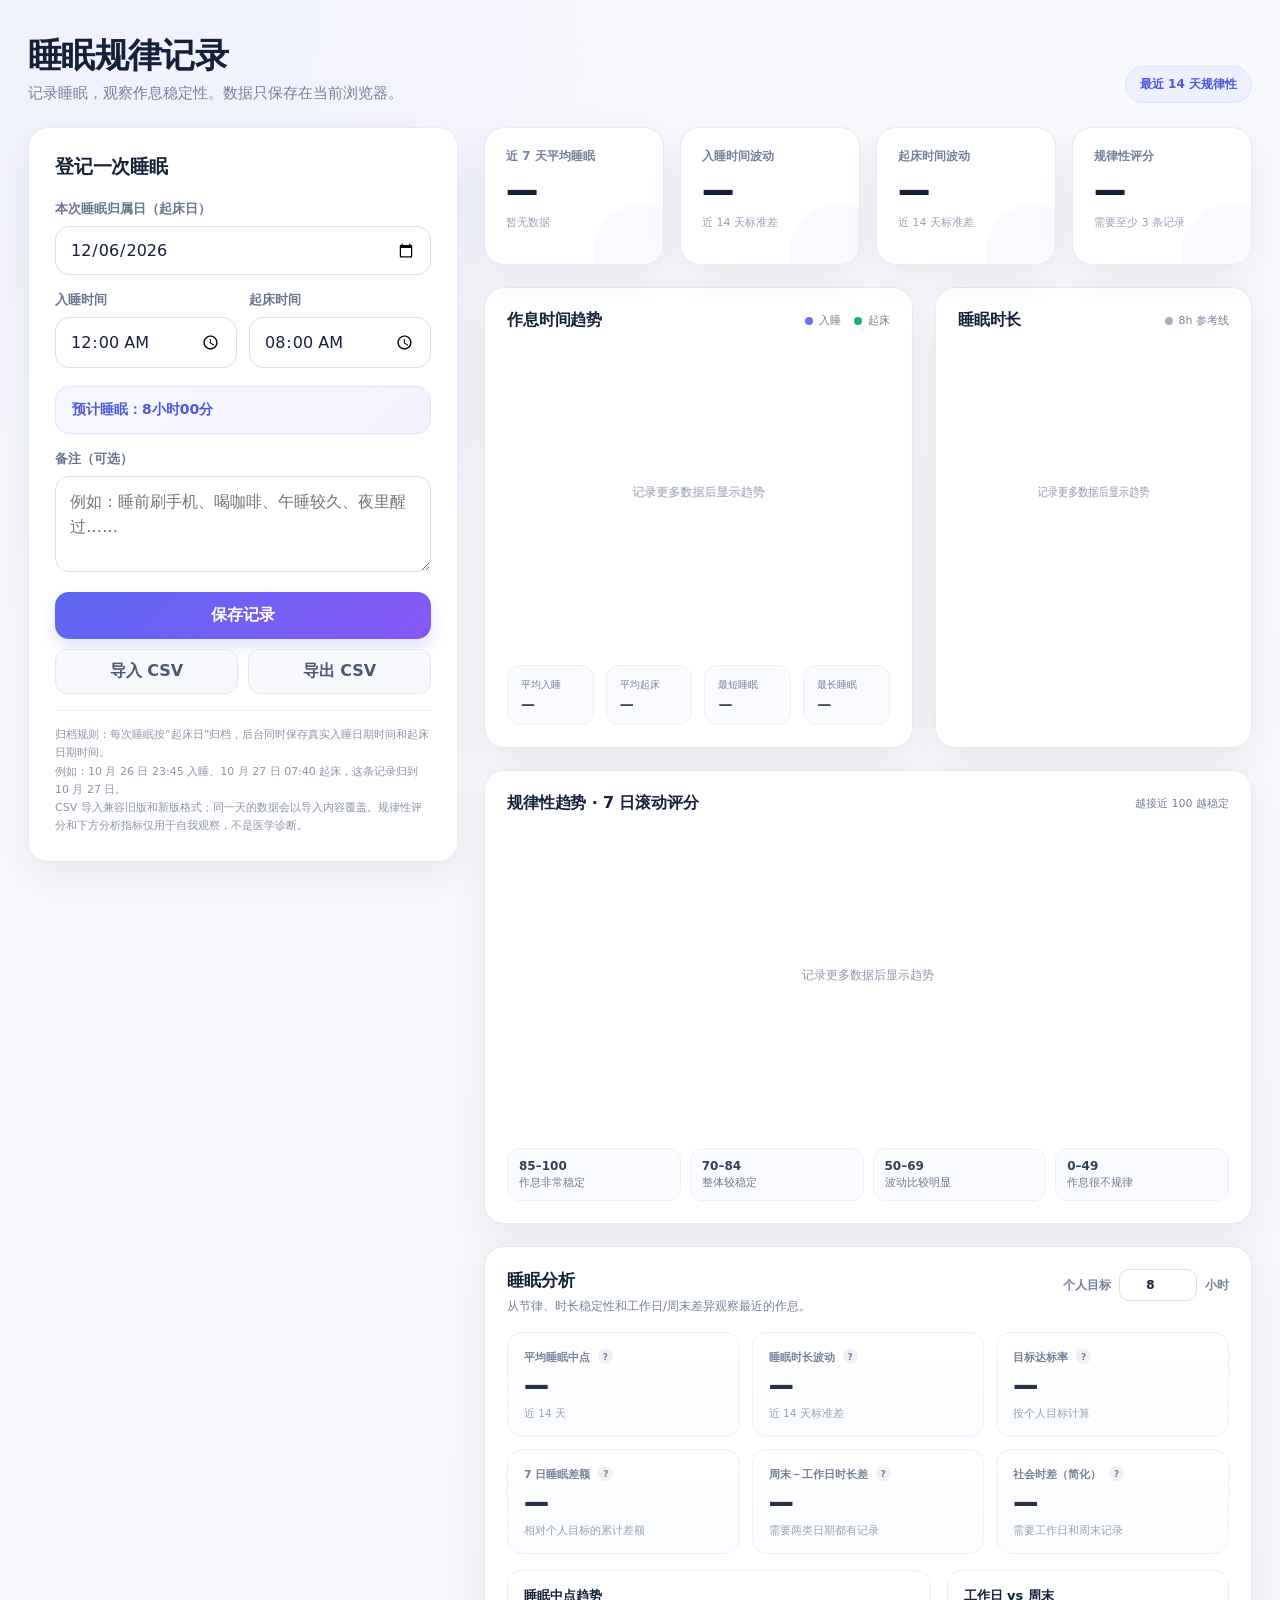
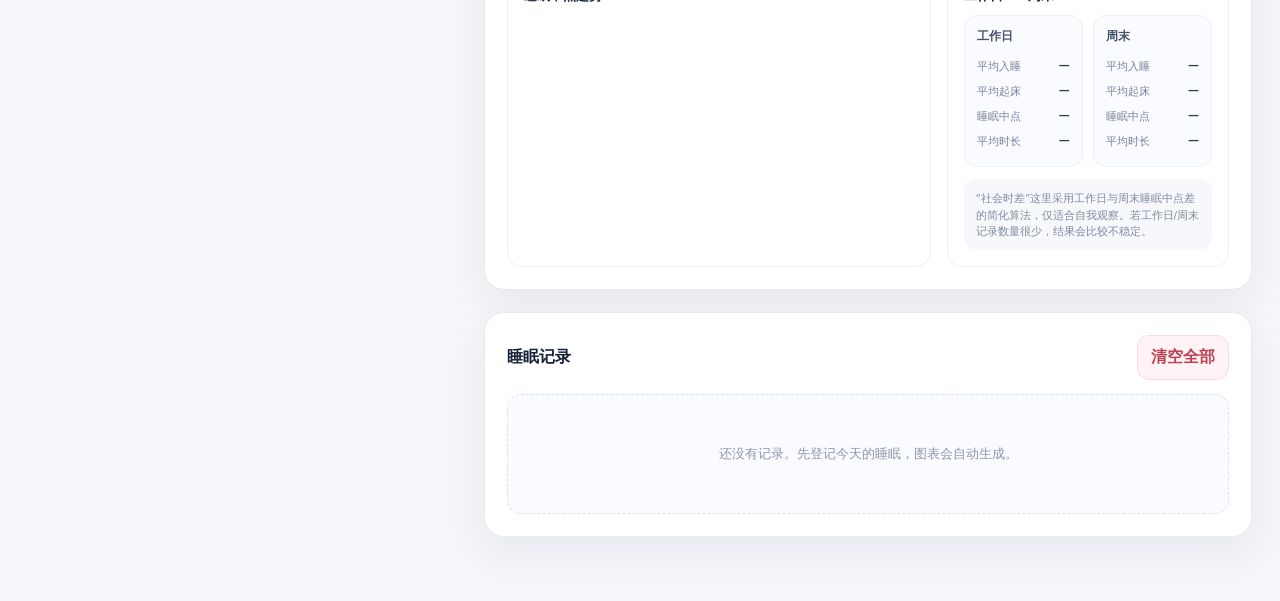
==== index.html @ 1e278c3c "Add sleep analytics dashboard" ====
<!doctype html>
<html lang="zh-CN">
<head>
  <meta charset="utf-8">
  <meta name="viewport" content="width=device-width,initial-scale=1">
  <meta name="theme-color" content="#f6f7fb">
  <title>睡眠规律记录</title>
  <link rel="stylesheet" href="./styles.css">
  <link rel="stylesheet" href="./analytics.css">
</head>
<body>
  <div class="page">
    <header class="header">
      <div class="title-wrap">
        <h1>睡眠规律记录</h1>
        <p>记录睡眠，观察作息稳定性。数据只保存在当前浏览器。</p>
      </div>
      <div class="badge">最近 14 天规律性</div>
    </header>

    <div class="layout">
      <aside class="card sidebar">
        <h2 id="formTitle">登记一次睡眠</h2>
        <form id="sleepForm">
          <div class="field">
            <label for="date">本次睡眠归属日（起床日）</label>
            <input id="date" type="date" required>
          </div>

          <div class="two-col">
            <div class="field">
              <label for="bed">入睡时间</label>
              <input id="bed" type="time" value="00:00" required>
            </div>
            <div class="field">
              <label for="wake">起床时间</label>
              <input id="wake" type="time" value="08:00" required>
            </div>
          </div>

          <div class="duration-box" id="durationPreview">预计睡眠：8小时00分</div>

          <div class="field">
            <label for="note">备注（可选）</label>
            <textarea id="note" placeholder="例如：睡前刷手机、喝咖啡、午睡较久、夜里醒过……"></textarea>
          </div>

          <button class="primary" type="submit" id="saveBtn">保存记录</button>
          <div class="btn-row">
            <button class="ghost" type="button" id="cancelEdit" style="display:none">取消编辑</button>
            <button class="ghost" type="button" id="importBtn">导入 CSV</button>
            <button class="ghost" type="button" id="exportBtn">导出 CSV</button>
          </div>
          <input id="importFile" type="file" accept=".csv,text/csv" hidden>

          <div class="help">
            归档规则：每次睡眠按“起床日”归档，后台同时保存真实入睡日期时间和起床日期时间。<br>
            例如：10 月 26 日 23:45 入睡、10 月 27 日 07:40 起床，这条记录归到 10 月 27 日。<br>
            CSV 导入兼容旧版和新版格式；同一天的数据会以导入内容覆盖。规律性评分和下方分析指标仅用于自我观察，不是医学诊断。
          </div>
        </form>
      </aside>

      <main class="content">
        <section class="stats">
          <div class="card stat">
            <div class="label">近 7 天平均睡眠</div>
            <div class="value" id="avgDuration">—</div>
            <div class="sub" id="avgDurationSub">暂无数据</div>
          </div>
          <div class="card stat">
            <div class="label">入睡时间波动</div>
            <div class="value" id="bedSd">—</div>
            <div class="sub">近 14 天标准差</div>
          </div>
          <div class="card stat">
            <div class="label">起床时间波动</div>
            <div class="value" id="wakeSd">—</div>
            <div class="sub">近 14 天标准差</div>
          </div>
          <div class="card stat">
            <div class="label">规律性评分</div>
            <div class="value" id="regularity">—</div>
            <div class="sub" id="regularityText">需要至少 3 条记录</div>
          </div>
        </section>

        <section class="charts">
          <div class="card chart-card">
            <div class="chart-head">
              <h3>作息时间趋势</h3>
              <div class="legend">
                <span><i class="dot dot-bed"></i>入睡</span>
                <span><i class="dot dot-wake"></i>起床</span>
              </div>
            </div>
            <div class="canvas-box"><canvas id="timeChart"></canvas></div>
            <div class="summary-strip">
              <div class="summary-item"><div class="s-label">平均入睡</div><div class="s-value" id="avgBed">—</div></div>
              <div class="summary-item"><div class="s-label">平均起床</div><div class="s-value" id="avgWake">—</div></div>
              <div class="summary-item"><div class="s-label">最短睡眠</div><div class="s-value" id="minSleep">—</div></div>
              <div class="summary-item"><div class="s-label">最长睡眠</div><div class="s-value" id="maxSleep">—</div></div>
            </div>
          </div>

          <div class="card chart-card">
            <div class="chart-head">
              <h3>睡眠时长</h3>
              <div class="legend">
                <span><i class="dot dot-target"></i>8h 参考线</span>
              </div>
            </div>
            <div class="canvas-box"><canvas id="durationChart"></canvas></div>
          </div>
        </section>

        <section class="card chart-card">
          <div class="chart-head">
            <h3>规律性趋势 · 7 日滚动评分</h3>
            <div class="chart-meta">越接近 100 越稳定</div>
          </div>
          <div class="canvas-box"><canvas id="scoreChart"></canvas></div>
          <div class="score-guide">
            <div><b>85–100</b>作息非常稳定</div>
            <div><b>70–84</b>整体较稳定</div>
            <div><b>50–69</b>波动比较明显</div>
            <div><b>0–49</b>作息很不规律</div>
          </div>
        </section>

        <section class="card analytics">
          <div class="analytics-head">
            <div>
              <h3>睡眠分析</h3>
              <p>从节律、时长稳定性和工作日/周末差异观察最近的作息。</p>
            </div>
            <label class="goal-control" for="goalHours">
              个人目标
              <input id="goalHours" type="number" min="5" max="12" step="0.25" value="8">
              小时
            </label>
          </div>

          <div class="analysis-grid">
            <div class="analysis-metric">
              <div class="m-label">平均睡眠中点 <span class="metric-help" title="从入睡到起床的时间中点，可用于观察整体睡眠节律位置。">?</span></div>
              <div class="m-value" id="midSleep">—</div>
              <div class="m-note" id="midSleepNote">近 14 天</div>
            </div>
            <div class="analysis-metric">
              <div class="m-label">睡眠时长波动 <span class="metric-help" title="近 14 天睡眠时长的标准差；数值越小代表时长越稳定。">?</span></div>
              <div class="m-value" id="durationSd">—</div>
              <div class="m-note">近 14 天标准差</div>
            </div>
            <div class="analysis-metric">
              <div class="m-label">目标达标率 <span class="metric-help" title="最近 14 天中，睡眠时长达到你设置目标的比例。">?</span></div>
              <div class="m-value" id="goalRate">—</div>
              <div class="m-note" id="goalRateNote">按个人目标计算</div>
            </div>
            <div class="analysis-metric">
              <div class="m-label">7 日睡眠差额 <span class="metric-help" title="最近 7 天实际睡眠时长减去个人目标时长的累计差额。不能简单理解为一定可以通过补觉完全补回。">?</span></div>
              <div class="m-value" id="sleepBalance">—</div>
              <div class="m-note">相对个人目标的累计差额</div>
            </div>
            <div class="analysis-metric">
              <div class="m-label">周末－工作日时长差 <span class="metric-help" title="周六、周日与周一至周五的平均睡眠时长差。">?</span></div>
              <div class="m-value" id="weekendDurationDiff">—</div>
              <div class="m-note" id="weekendDurationNote">需要两类日期都有记录</div>
            </div>
            <div class="analysis-metric">
              <div class="m-label">社会时差（简化） <span class="metric-help" title="这里用周末与工作日平均睡眠中点的绝对差值作简化估算。研究中还有更严格的校正算法。">?</span></div>
              <div class="m-value" id="socialJetlag">—</div>
              <div class="m-note" id="socialJetlagNote">需要工作日和周末记录</div>
            </div>
          </div>

          <div class="analysis-bottom">
            <div class="analysis-panel">
              <h4>睡眠中点趋势</h4>
              <div class="midpoint-box"><canvas id="midpointChart"></canvas></div>
            </div>
            <div class="analysis-panel">
              <h4>工作日 vs 周末</h4>
              <div class="compare-table">
                <div class="compare-col">
                  <h5>工作日</h5>
                  <div class="compare-row"><span>平均入睡</span><b id="weekdayBed">—</b></div>
                  <div class="compare-row"><span>平均起床</span><b id="weekdayWake">—</b></div>
                  <div class="compare-row"><span>睡眠中点</span><b id="weekdayMid">—</b></div>
                  <div class="compare-row"><span>平均时长</span><b id="weekdayDuration">—</b></div>
                </div>
                <div class="compare-col">
                  <h5>周末</h5>
                  <div class="compare-row"><span>平均入睡</span><b id="weekendBed">—</b></div>
                  <div class="compare-row"><span>平均起床</span><b id="weekendWake">—</b></div>
                  <div class="compare-row"><span>睡眠中点</span><b id="weekendMid">—</b></div>
                  <div class="compare-row"><span>平均时长</span><b id="weekendDuration">—</b></div>
                </div>
              </div>
              <div class="analysis-note">
                “社会时差”这里采用工作日与周末睡眠中点差的简化算法，仅适合自我观察。若工作日/周末记录数量很少，结果会比较不稳定。
              </div>
            </div>
          </div>
        </section>

        <section class="card history">
          <div class="history-head">
            <h3>睡眠记录</h3>
            <button class="danger" id="clearBtn" type="button">清空全部</button>
          </div>
          <div id="historyBody"></div>
        </section>
      </main>
    </div>
  </div>

  <div class="toast" id="toast"></div>
  <script src="./app.js"></script>
</body>
</html>
---- styles.css ----
:root{
  --bg:#f6f7fb;
  --card:#ffffff;
  --text:#162039;
  --muted:#75809b;
  --muted-2:#96a0b6;
  --line:#e8ebf2;
  --accent:#5c67f2;
  --accent-2:#8757f7;
  --accent-soft:#eef0ff;
  --green:#20a978;
  --green-soft:#eaf8f2;
  --orange:#d88726;
  --red:#d95366;
  --shadow:0 14px 40px rgba(31,41,55,.07);
  --radius:20px;
}

*{box-sizing:border-box}
html{scroll-behavior:smooth}
body{
  margin:0;
  font-family:Inter,ui-sans-serif,system-ui,-apple-system,BlinkMacSystemFont,"Segoe UI","PingFang SC","Hiragino Sans GB","Microsoft YaHei",sans-serif;
  color:var(--text);
  background:
    radial-gradient(circle at 8% 0%,rgba(91,103,241,.055),transparent 27%),
    linear-gradient(180deg,#f8f9fd 0,#f5f6fa 100%);
}
button,input,textarea{font:inherit}
button{transition:transform .06s ease,opacity .18s ease,box-shadow .18s ease}
button:hover{opacity:.94}
button:active{transform:translateY(1px)}

.page{max-width:1480px;margin:0 auto;padding:36px 28px 64px}
.header{display:flex;align-items:flex-end;justify-content:space-between;gap:20px;margin-bottom:24px}
.title-wrap h1{margin:0;font-size:34px;line-height:1.16;letter-spacing:-.7px}
.title-wrap p{margin:9px 0 0;color:var(--muted);font-size:15px}
.badge{padding:9px 14px;border:1px solid #dce1ff;border-radius:999px;background:var(--accent-soft);color:#4b57df;font-size:12px;font-weight:800;white-space:nowrap}

.layout{display:grid;grid-template-columns:430px minmax(0,1fr);gap:26px;align-items:start}
.card{background:var(--card);border:1px solid var(--line);border-radius:var(--radius);box-shadow:var(--shadow)}
.sidebar{position:sticky;top:18px;padding:26px}
.sidebar h2{margin:0 0 20px;font-size:19px;letter-spacing:-.2px}

.field{margin-bottom:16px}
label{display:block;margin:0 0 8px;font-size:13px;color:#697590;font-weight:800}
input,textarea{
  width:100%;
  border:1px solid #dbe0eb;
  border-radius:14px;
  padding:13px 14px;
  color:var(--text);
  background:#fff;
  outline:none;
  box-shadow:0 1px 0 rgba(255,255,255,.8) inset;
}
input:focus,textarea:focus{border-color:#aeb5ff;box-shadow:0 0 0 4px rgba(92,103,242,.09)}
textarea{min-height:96px;resize:vertical;line-height:1.55}
.two-col{display:grid;grid-template-columns:1fr 1fr;gap:12px}
.duration-box{margin:2px 0 16px;padding:14px 16px;border:1px solid #e1e4ff;border-radius:14px;background:linear-gradient(135deg,#f7f8ff,#f3f1ff);color:#4f58dd;font-size:14px;font-weight:850}
.primary{width:100%;border:0;border-radius:14px;padding:13px 16px;background:linear-gradient(135deg,var(--accent),var(--accent-2));color:#fff;font-weight:900;box-shadow:0 8px 18px rgba(91,103,241,.19);cursor:pointer}
.btn-row{display:flex;gap:10px;margin-top:10px}
.btn-row button{flex:1;min-width:0}
.ghost,.danger,.mini{border-radius:12px;padding:11px 13px;font-weight:800;cursor:pointer}
.ghost{border:1px solid #e2e6ef;background:#f7f8fb;color:#4b5873}
.danger{border:1px solid #ffd8df;background:#fff3f5;color:#bd4255}
.mini{border:1px solid #e5e8ef;background:#f8f9fb;color:#536079;padding:7px 9px;font-size:11px}
.help{margin-top:16px;padding-top:15px;border-top:1px solid #edf0f5;color:#8b95aa;font-size:11px;line-height:1.65}

.content{min-width:0;display:flex;flex-direction:column;gap:22px}
.stats{display:grid;grid-template-columns:repeat(4,minmax(0,1fr));gap:16px}
.stat{padding:20px 21px;min-height:138px;position:relative;overflow:hidden}
.stat::after{content:"";position:absolute;right:-30px;bottom:-40px;width:100px;height:100px;border-radius:50%;background:rgba(92,103,242,.035)}
.stat .label{font-size:12px;color:var(--muted);font-weight:800}
.stat .value{margin-top:10px;font-size:31px;font-weight:950;letter-spacing:-.7px;line-height:1}
.stat .sub{margin-top:9px;font-size:11px;color:var(--muted-2)}
.value.good{color:var(--green)}
.value.warn{color:var(--orange)}
.value.bad{color:var(--red)}

.charts{display:grid;grid-template-columns:1.15fr .85fr;gap:22px}
.chart-card{padding:22px}
.chart-head{display:flex;align-items:center;justify-content:space-between;gap:14px;margin-bottom:10px}
.chart-head h3{margin:0;font-size:16px;letter-spacing:-.15px}
.chart-meta{font-size:11px;color:var(--muted)}
.legend{display:flex;align-items:center;gap:13px;color:var(--muted);font-size:11px}
.legend span{display:inline-flex;align-items:center;gap:6px}
.dot{width:8px;height:8px;border-radius:50%;display:inline-block}
.dot-bed{background:#6973ef}.dot-wake{background:#22a979}.dot-score{background:#5c67f2}.dot-target{background:#a6aec0}
.canvas-box{height:310px;position:relative}
canvas{display:block;width:100%;height:100%}

.summary-strip{display:grid;grid-template-columns:repeat(4,minmax(0,1fr));gap:12px;margin-top:14px}
.summary-item{padding:12px 13px;border:1px solid #edf0f5;background:#fafbfe;border-radius:13px}
.summary-item .s-label{font-size:10px;color:var(--muted)}
.summary-item .s-value{margin-top:4px;font-size:14px;font-weight:850;color:#39445d}

.score-guide{display:grid;grid-template-columns:repeat(4,1fr);gap:9px;margin-top:14px}
.score-guide div{padding:10px 11px;border:1px solid #edf0f5;border-radius:12px;background:#fafbfe;font-size:11px;color:#717b92}
.score-guide b{display:block;margin-bottom:2px;color:#344057;font-size:12px}

.history{padding:22px;overflow:hidden}
.history-head{display:flex;align-items:center;justify-content:space-between;gap:15px;margin-bottom:14px}
.history-head h3{margin:0;font-size:16px}
.table-wrap{overflow:auto;border:1px solid #edf0f5;border-radius:14px}
table{width:100%;border-collapse:collapse;min-width:900px;background:#fff}
th,td{padding:12px 12px;text-align:left;border-bottom:1px solid #edf0f5;font-size:12px;vertical-align:middle}
th{position:sticky;top:0;background:#fafbfe;color:#78839a;font-size:11px;z-index:1}
tbody tr:hover{background:#fbfcff}
tbody tr:last-child td{border-bottom:0}
.muted{color:var(--muted)}
.row-actions{display:flex;gap:7px}
.empty{padding:50px 20px;text-align:center;color:#8d96a9;background:#fafbfe;border:1px dashed #dce1ea;border-radius:14px;font-size:13px}

.toast{position:fixed;right:22px;bottom:22px;z-index:30;padding:11px 15px;border-radius:12px;background:#1f293b;color:#fff;font-size:12px;opacity:0;transform:translateY(10px);pointer-events:none;transition:.2s}
.toast.show{opacity:1;transform:none}

@media(max-width:1180px){
  .page{padding:28px 18px 50px}
  .layout{grid-template-columns:360px minmax(0,1fr);gap:18px}
  .stats{grid-template-columns:repeat(2,1fr)}
  .canvas-box{height:280px}
}

@media(max-width:900px){
  .header{align-items:flex-start;flex-direction:column}
  .layout{grid-template-columns:1fr}
  .sidebar{position:static}
  .charts{grid-template-columns:1fr}
  .canvas-box{height:300px}
}

@media(max-width:620px){
  .page{padding:22px 12px 38px}
  .title-wrap h1{font-size:28px}
  .title-wrap p{font-size:13px}
  .sidebar,.chart-card,.history{padding:17px}
  .stats{gap:10px}
  .stat{padding:15px;min-height:118px}
  .stat .value{font-size:26px}
  .two-col{grid-template-columns:1fr}
  .btn-row{flex-wrap:wrap}
  .btn-row button{flex:1 1 45%}
  .canvas-box{height:255px}
  .summary-strip,.score-guide{grid-template-columns:repeat(2,1fr)}
  .history-head{align-items:flex-start}
}

@media(max-width:380px){
  .stats{grid-template-columns:1fr}
  .summary-strip,.score-guide{grid-template-columns:1fr}
}
---- analytics.css ----
.analytics{padding:22px}
.analytics-head{display:flex;align-items:flex-start;justify-content:space-between;gap:18px;margin-bottom:16px}
.analytics-head h3{margin:0 0 5px;font-size:17px}
.analytics-head p{margin:0;color:var(--muted);font-size:12px;line-height:1.55}
.goal-control{display:flex;align-items:center;gap:8px;white-space:nowrap;color:var(--muted);font-size:12px;font-weight:750}
.goal-control input{width:78px;margin:0;padding:8px 10px;border-radius:10px;text-align:center}
.analysis-grid{display:grid;grid-template-columns:repeat(3,minmax(0,1fr));gap:12px}
.analysis-metric{padding:16px;border:1px solid #edf0f5;border-radius:15px;background:linear-gradient(180deg,#fff,#fbfcff)}
.analysis-metric .m-label{font-size:11px;color:var(--muted);font-weight:800}
.analysis-metric .m-value{margin-top:7px;font-size:24px;font-weight:950;letter-spacing:-.45px;color:#26324a}
.analysis-metric .m-value.good{color:var(--green)}
.analysis-metric .m-value.warn{color:var(--orange)}
.analysis-metric .m-value.bad{color:var(--red)}
.analysis-metric .m-note{margin-top:6px;color:var(--muted-2);font-size:10.5px;line-height:1.4}
.analysis-bottom{display:grid;grid-template-columns:1.2fr .8fr;gap:16px;margin-top:16px}
.analysis-panel{border:1px solid #edf0f5;border-radius:15px;background:#fff;padding:16px}
.analysis-panel h4{margin:0 0 10px;font-size:13px}
.midpoint-box{height:220px;position:relative}
.compare-table{display:grid;grid-template-columns:1fr 1fr;gap:10px}
.compare-col{border:1px solid #edf0f5;border-radius:13px;background:#fafbfe;padding:12px}
.compare-col h5{margin:0 0 9px;font-size:12px;color:#46516b}
.compare-row{display:flex;justify-content:space-between;gap:10px;padding:5px 0;font-size:11px;color:var(--muted)}
.compare-row b{color:#344057;font-size:11px}
.analysis-note{margin-top:12px;padding:11px 12px;border-radius:12px;background:#f7f8fc;color:#7f899f;font-size:10.5px;line-height:1.55}
.metric-help{display:inline-flex;align-items:center;justify-content:center;width:15px;height:15px;border-radius:50%;margin-left:4px;background:#eef0f5;color:#778198;font-size:9px;vertical-align:1px;cursor:help}
@media(max-width:1050px){.analysis-grid{grid-template-columns:repeat(2,minmax(0,1fr))}.analysis-bottom{grid-template-columns:1fr}}
@media(max-width:620px){.analytics{padding:17px}.analytics-head{flex-direction:column}.goal-control{width:100%;justify-content:space-between}.analysis-grid{grid-template-columns:1fr}.compare-table{grid-template-columns:1fr}.midpoint-box{height:205px}}
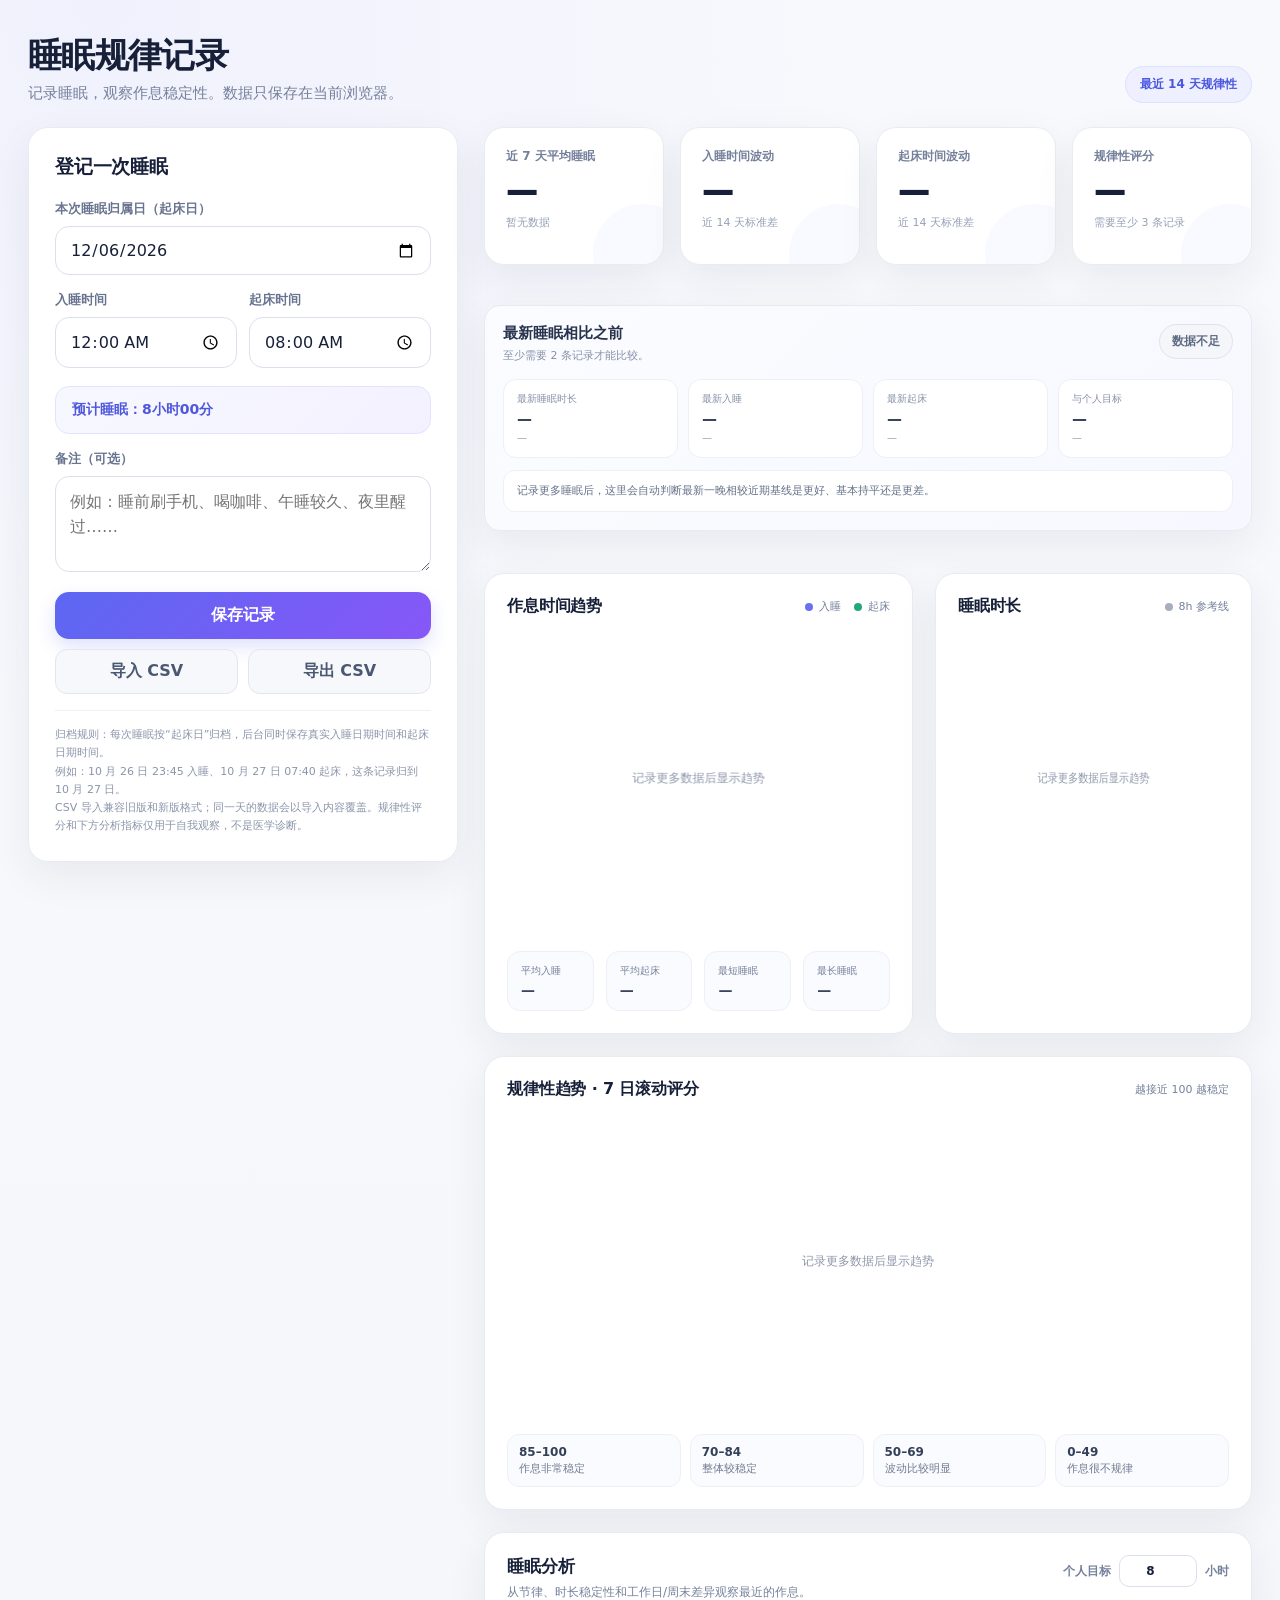
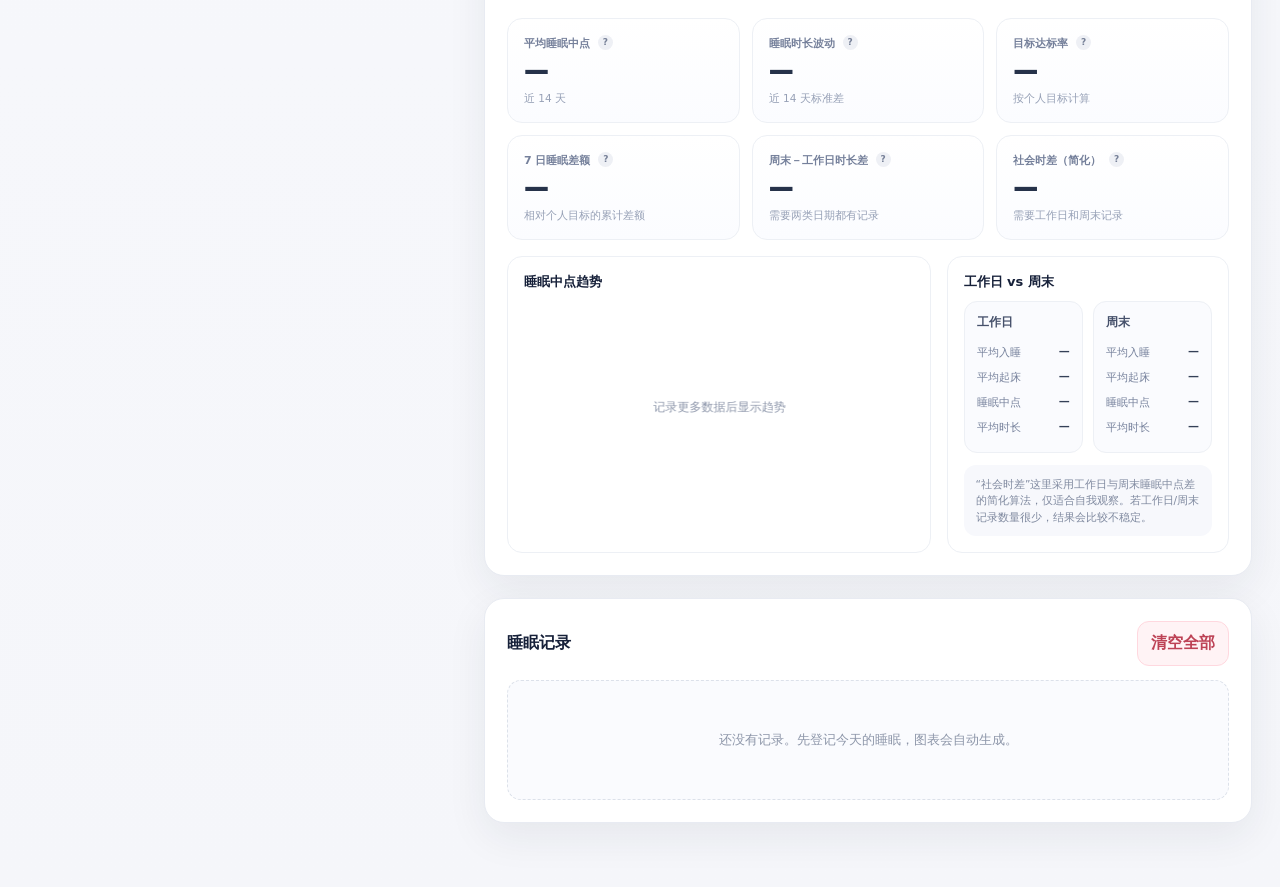
==== commit 323d02d2: "Add latest sleep comparison panel and cache busting" ====
--- a/index.html
+++ b/index.html
@@ -5,8 +5,9 @@
   <meta name="viewport" content="width=device-width,initial-scale=1">
   <meta name="theme-color" content="#f6f7fb">
   <title>睡眠规律记录</title>
-  <link rel="stylesheet" href="./styles.css">
-  <link rel="stylesheet" href="./analytics.css">
+  <link rel="stylesheet" href="./styles.css?v=20261010-2155">
+  <link rel="stylesheet" href="./analytics.css?v=20261010-2155">
+  <link rel="stylesheet" href="./comparison.css?v=20261010-2155">
 </head>
 <body>
   <div class="page">
@@ -83,6 +84,23 @@
             <div class="value" id="regularity">—</div>
             <div class="sub" id="regularityText">需要至少 3 条记录</div>
           </div>
+        </section>
+
+        <section class="card daily-compare" id="dailyCompare">
+          <div class="daily-compare-head">
+            <div>
+              <h4 id="compareTitle">最新睡眠相比之前</h4>
+              <p id="compareSubtitle">至少需要 2 条记录才能比较。</p>
+            </div>
+            <div class="compare-verdict" id="compareVerdict">数据不足</div>
+          </div>
+          <div class="daily-compare-grid">
+            <div class="compare-kpi"><div class="ck-label">最新睡眠时长</div><div class="ck-value" id="compareDuration">—</div><div class="ck-note" id="compareDurationNote">—</div></div>
+            <div class="compare-kpi"><div class="ck-label">最新入睡</div><div class="ck-value" id="compareBed">—</div><div class="ck-note" id="compareBedNote">—</div></div>
+            <div class="compare-kpi"><div class="ck-label">最新起床</div><div class="ck-value" id="compareWake">—</div><div class="ck-note" id="compareWakeNote">—</div></div>
+            <div class="compare-kpi"><div class="ck-label">与个人目标</div><div class="ck-value" id="compareGoal">—</div><div class="ck-note" id="compareGoalNote">—</div></div>
+          </div>
+          <div class="compare-reasons" id="compareReasons">记录更多睡眠后，这里会自动判断最新一晚相较近期基线是更好、基本持平还是更差。</div>
         </section>
 
         <section class="charts">
@@ -197,9 +215,7 @@
                   <div class="compare-row"><span>平均时长</span><b id="weekendDuration">—</b></div>
                 </div>
               </div>
-              <div class="analysis-note">
-                “社会时差”这里采用工作日与周末睡眠中点差的简化算法，仅适合自我观察。若工作日/周末记录数量很少，结果会比较不稳定。
-              </div>
+              <div class="analysis-note">“社会时差”这里采用工作日与周末睡眠中点差的简化算法，仅适合自我观察。若工作日/周末记录数量很少，结果会比较不稳定。</div>
             </div>
           </div>
         </section>
@@ -216,6 +232,7 @@
   </div>
 
   <div class="toast" id="toast"></div>
-  <script src="./app.js"></script>
+  <script src="./app.js?v=20261010-2155"></script>
+  <script src="./comparison.js?v=20261010-2155"></script>
 </body>
 </html>
--- a/comparison.css
+++ b/comparison.css
@@ -0,0 +1,23 @@
+.daily-compare{
+  margin:18px 0 20px;
+  padding:18px;
+  border:1px solid #e7eaf2;
+  border-radius:16px;
+  background:linear-gradient(135deg,#fbfcff,#f7f8ff);
+}
+.daily-compare-head{display:flex;align-items:flex-start;justify-content:space-between;gap:14px;margin-bottom:14px}
+.daily-compare-head h4{margin:0;font-size:15px;color:#28344e}
+.daily-compare-head p{margin:5px 0 0;font-size:11px;color:#8791a7;line-height:1.5}
+.compare-verdict{padding:8px 12px;border-radius:999px;font-size:12px;font-weight:900;white-space:nowrap;border:1px solid #dfe3ec;background:#f4f6fa;color:#606b82}
+.compare-verdict.better{background:#eaf8f2;border-color:#ccecdf;color:#16855f}
+.compare-verdict.same{background:#fff8e9;border-color:#f4e2b8;color:#a66b12}
+.compare-verdict.worse{background:#fff0f2;border-color:#ffd7de;color:#bd4255}
+.daily-compare-grid{display:grid;grid-template-columns:repeat(4,minmax(0,1fr));gap:10px}
+.compare-kpi{padding:12px 13px;border-radius:13px;background:#fff;border:1px solid #edf0f5}
+.compare-kpi .ck-label{font-size:10px;color:#8791a7}
+.compare-kpi .ck-value{margin-top:4px;font-size:15px;font-weight:900;color:#39455d}
+.compare-kpi .ck-note{margin-top:3px;font-size:10px;color:#9aa3b5;line-height:1.4}
+.compare-reasons{margin-top:12px;padding:11px 13px;border-radius:12px;background:#fff;border:1px solid #edf0f5;font-size:11px;color:#657189;line-height:1.65}
+.compare-reasons b{color:#344057}
+@media(max-width:760px){.daily-compare-grid{grid-template-columns:repeat(2,1fr)}}
+@media(max-width:430px){.daily-compare-head{flex-direction:column}.daily-compare-grid{grid-template-columns:1fr}}
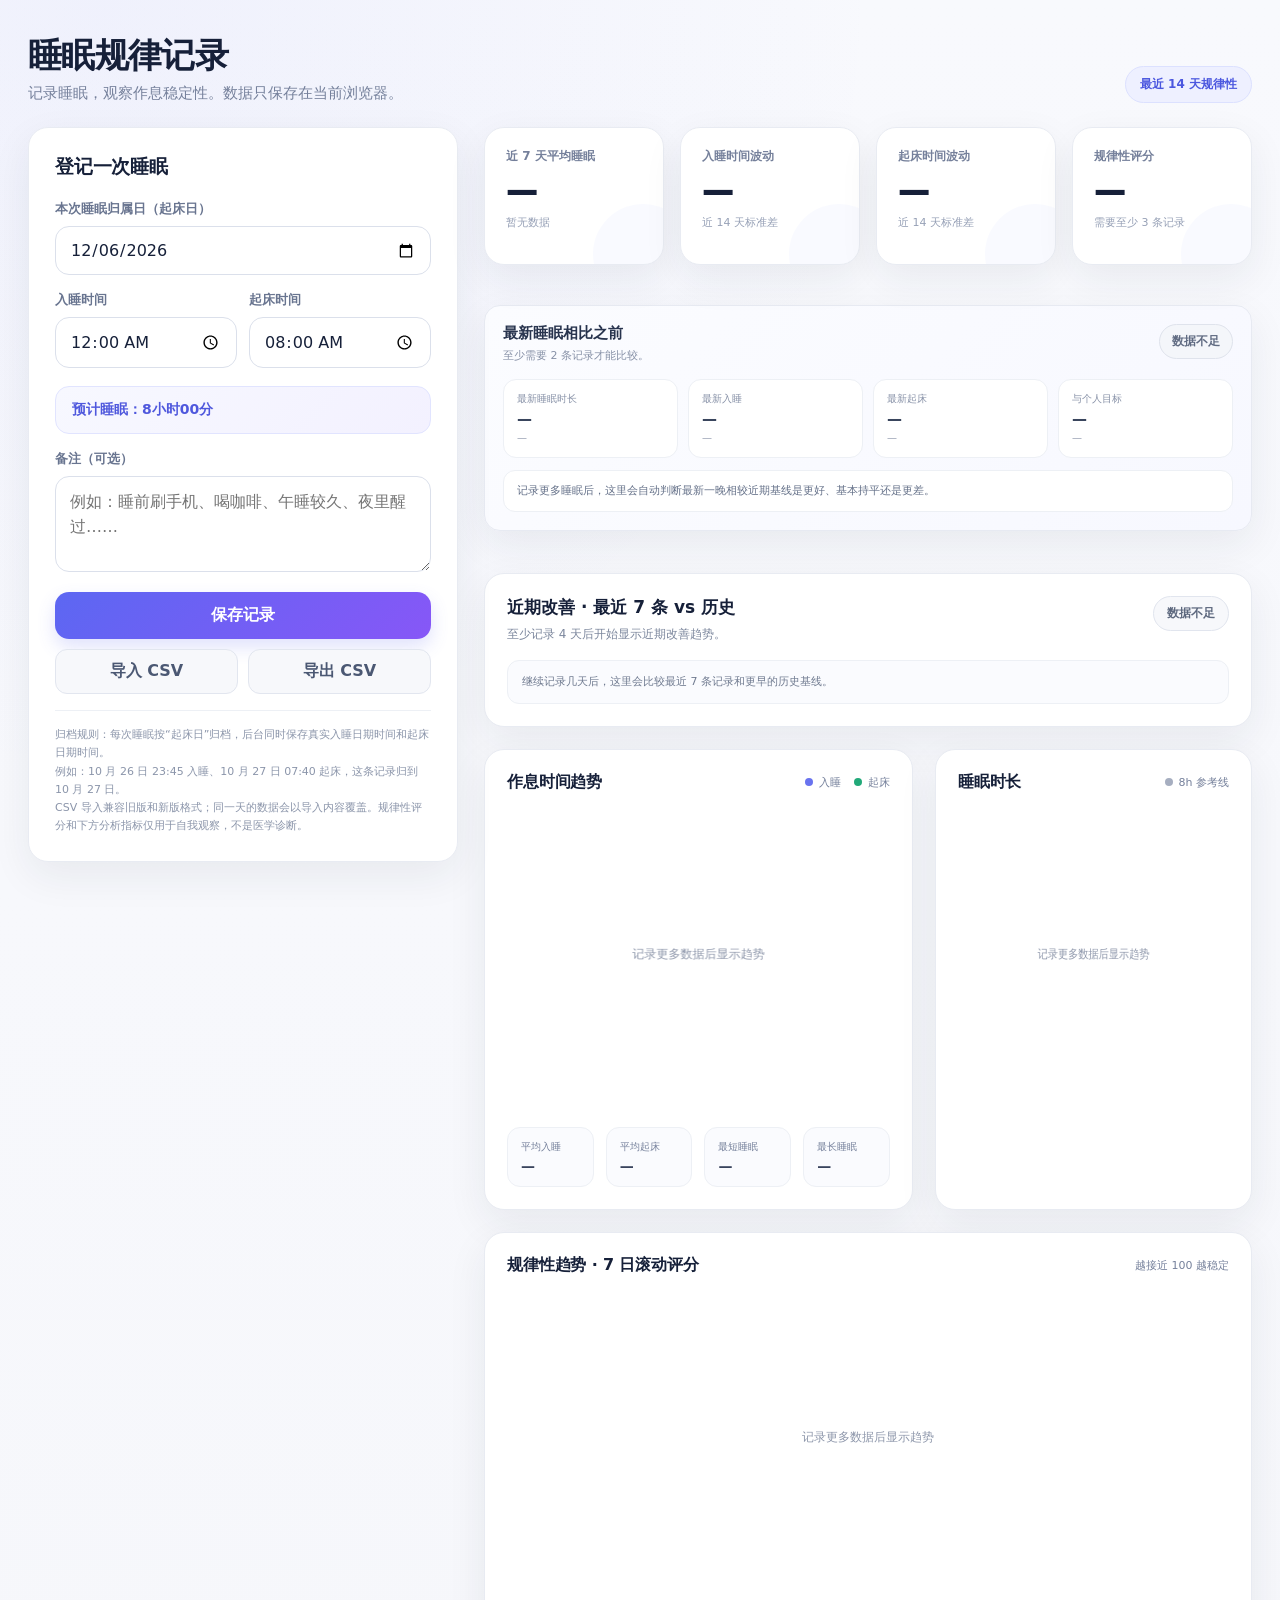
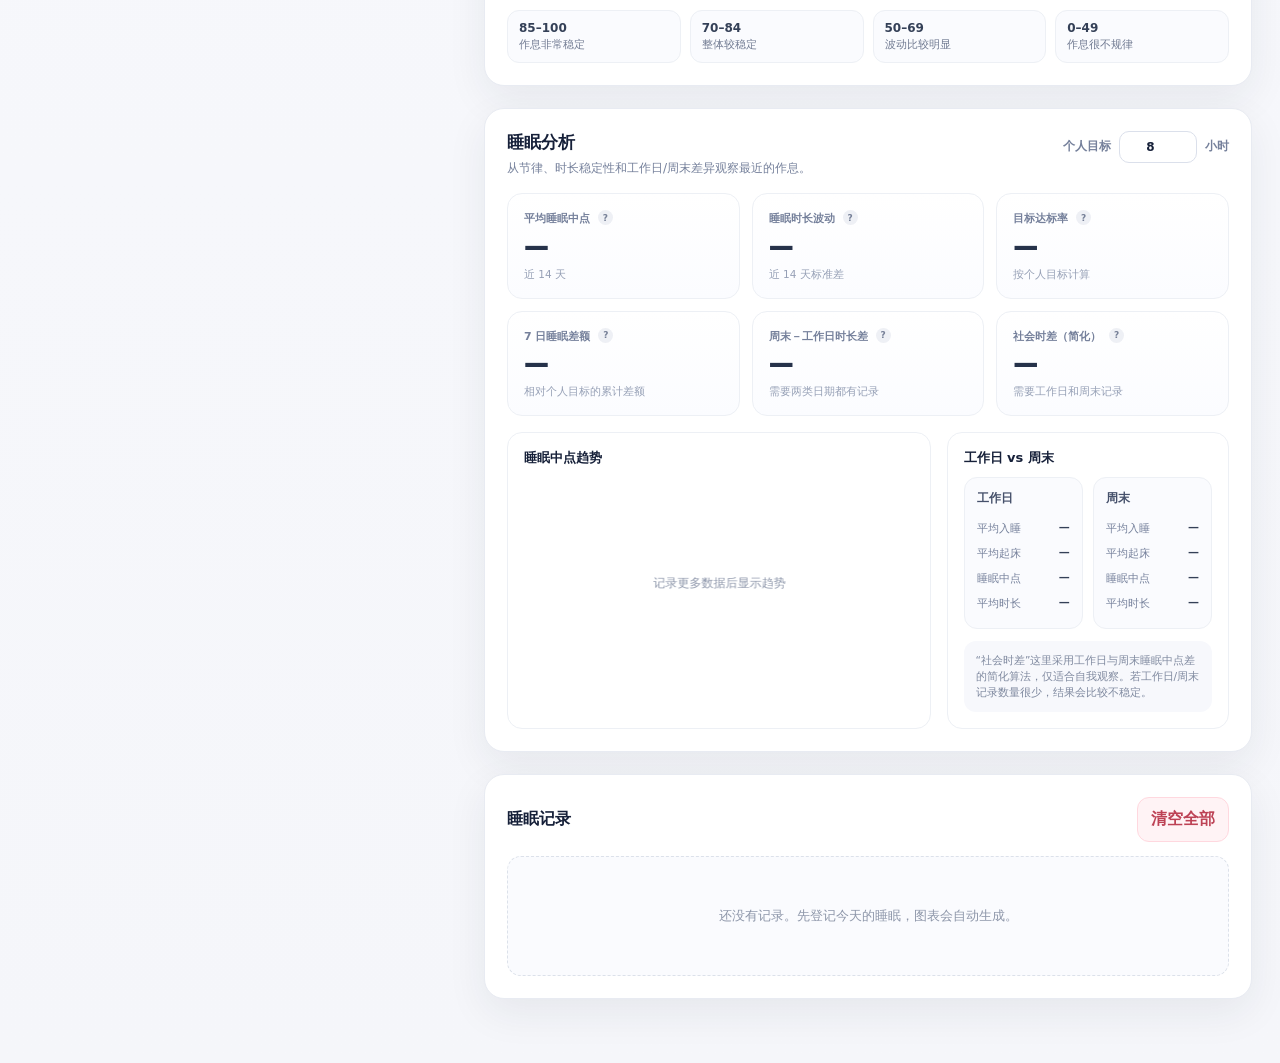
==== commit 1042987f: "Add recent 7 day versus history improvement section" ====
--- a/index.html
+++ b/index.html
@@ -5,17 +5,16 @@
   <meta name="viewport" content="width=device-width,initial-scale=1">
   <meta name="theme-color" content="#f6f7fb">
   <title>睡眠规律记录</title>
-  <link rel="stylesheet" href="./styles.css?v=20261010-2155">
-  <link rel="stylesheet" href="./analytics.css?v=20261010-2155">
-  <link rel="stylesheet" href="./comparison.css?v=20261010-2155">
+  <link rel="stylesheet" href="./styles.css?v=20261010-2215">
+  <link rel="stylesheet" href="./analytics.css?v=20261010-2215">
+  <link rel="stylesheet" href="./comparison.css?v=20261010-2215">
+  <link rel="stylesheet" href="./history-pagination.css?v=20261010-2215">
+  <link rel="stylesheet" href="./improvement.css?v=20261010-2215">
 </head>
 <body>
   <div class="page">
     <header class="header">
-      <div class="title-wrap">
-        <h1>睡眠规律记录</h1>
-        <p>记录睡眠，观察作息稳定性。数据只保存在当前浏览器。</p>
-      </div>
+      <div class="title-wrap"><h1>睡眠规律记录</h1><p>记录睡眠，观察作息稳定性。数据只保存在当前浏览器。</p></div>
       <div class="badge">最近 14 天规律性</div>
     </header>
 
@@ -23,77 +22,27 @@
       <aside class="card sidebar">
         <h2 id="formTitle">登记一次睡眠</h2>
         <form id="sleepForm">
-          <div class="field">
-            <label for="date">本次睡眠归属日（起床日）</label>
-            <input id="date" type="date" required>
-          </div>
-
-          <div class="two-col">
-            <div class="field">
-              <label for="bed">入睡时间</label>
-              <input id="bed" type="time" value="00:00" required>
-            </div>
-            <div class="field">
-              <label for="wake">起床时间</label>
-              <input id="wake" type="time" value="08:00" required>
-            </div>
-          </div>
-
+          <div class="field"><label for="date">本次睡眠归属日（起床日）</label><input id="date" type="date" required></div>
+          <div class="two-col"><div class="field"><label for="bed">入睡时间</label><input id="bed" type="time" value="00:00" required></div><div class="field"><label for="wake">起床时间</label><input id="wake" type="time" value="08:00" required></div></div>
           <div class="duration-box" id="durationPreview">预计睡眠：8小时00分</div>
-
-          <div class="field">
-            <label for="note">备注（可选）</label>
-            <textarea id="note" placeholder="例如：睡前刷手机、喝咖啡、午睡较久、夜里醒过……"></textarea>
-          </div>
-
+          <div class="field"><label for="note">备注（可选）</label><textarea id="note" placeholder="例如：睡前刷手机、喝咖啡、午睡较久、夜里醒过……"></textarea></div>
           <button class="primary" type="submit" id="saveBtn">保存记录</button>
-          <div class="btn-row">
-            <button class="ghost" type="button" id="cancelEdit" style="display:none">取消编辑</button>
-            <button class="ghost" type="button" id="importBtn">导入 CSV</button>
-            <button class="ghost" type="button" id="exportBtn">导出 CSV</button>
-          </div>
+          <div class="btn-row"><button class="ghost" type="button" id="cancelEdit" style="display:none">取消编辑</button><button class="ghost" type="button" id="importBtn">导入 CSV</button><button class="ghost" type="button" id="exportBtn">导出 CSV</button></div>
           <input id="importFile" type="file" accept=".csv,text/csv" hidden>
-
-          <div class="help">
-            归档规则：每次睡眠按“起床日”归档，后台同时保存真实入睡日期时间和起床日期时间。<br>
-            例如：10 月 26 日 23:45 入睡、10 月 27 日 07:40 起床，这条记录归到 10 月 27 日。<br>
-            CSV 导入兼容旧版和新版格式；同一天的数据会以导入内容覆盖。规律性评分和下方分析指标仅用于自我观察，不是医学诊断。
-          </div>
+          <div class="help">归档规则：每次睡眠按“起床日”归档，后台同时保存真实入睡日期时间和起床日期时间。<br>例如：10 月 26 日 23:45 入睡、10 月 27 日 07:40 起床，这条记录归到 10 月 27 日。<br>CSV 导入兼容旧版和新版格式；同一天的数据会以导入内容覆盖。规律性评分和下方分析指标仅用于自我观察，不是医学诊断。</div>
         </form>
       </aside>
 
       <main class="content">
         <section class="stats">
-          <div class="card stat">
-            <div class="label">近 7 天平均睡眠</div>
-            <div class="value" id="avgDuration">—</div>
-            <div class="sub" id="avgDurationSub">暂无数据</div>
-          </div>
-          <div class="card stat">
-            <div class="label">入睡时间波动</div>
-            <div class="value" id="bedSd">—</div>
-            <div class="sub">近 14 天标准差</div>
-          </div>
-          <div class="card stat">
-            <div class="label">起床时间波动</div>
-            <div class="value" id="wakeSd">—</div>
-            <div class="sub">近 14 天标准差</div>
-          </div>
-          <div class="card stat">
-            <div class="label">规律性评分</div>
-            <div class="value" id="regularity">—</div>
-            <div class="sub" id="regularityText">需要至少 3 条记录</div>
-          </div>
+          <div class="card stat"><div class="label">近 7 天平均睡眠</div><div class="value" id="avgDuration">—</div><div class="sub" id="avgDurationSub">暂无数据</div></div>
+          <div class="card stat"><div class="label">入睡时间波动</div><div class="value" id="bedSd">—</div><div class="sub">近 14 天标准差</div></div>
+          <div class="card stat"><div class="label">起床时间波动</div><div class="value" id="wakeSd">—</div><div class="sub">近 14 天标准差</div></div>
+          <div class="card stat"><div class="label">规律性评分</div><div class="value" id="regularity">—</div><div class="sub" id="regularityText">需要至少 3 条记录</div></div>
         </section>
 
         <section class="card daily-compare" id="dailyCompare">
-          <div class="daily-compare-head">
-            <div>
-              <h4 id="compareTitle">最新睡眠相比之前</h4>
-              <p id="compareSubtitle">至少需要 2 条记录才能比较。</p>
-            </div>
-            <div class="compare-verdict" id="compareVerdict">数据不足</div>
-          </div>
+          <div class="daily-compare-head"><div><h4 id="compareTitle">最新睡眠相比之前</h4><p id="compareSubtitle">至少需要 2 条记录才能比较。</p></div><div class="compare-verdict" id="compareVerdict">数据不足</div></div>
           <div class="daily-compare-grid">
             <div class="compare-kpi"><div class="ck-label">最新睡眠时长</div><div class="ck-value" id="compareDuration">—</div><div class="ck-note" id="compareDurationNote">—</div></div>
             <div class="compare-kpi"><div class="ck-label">最新入睡</div><div class="ck-value" id="compareBed">—</div><div class="ck-note" id="compareBedNote">—</div></div>
@@ -103,136 +52,43 @@
           <div class="compare-reasons" id="compareReasons">记录更多睡眠后，这里会自动判断最新一晚相较近期基线是更好、基本持平还是更差。</div>
         </section>
 
-        <section class="charts">
-          <div class="card chart-card">
-            <div class="chart-head">
-              <h3>作息时间趋势</h3>
-              <div class="legend">
-                <span><i class="dot dot-bed"></i>入睡</span>
-                <span><i class="dot dot-wake"></i>起床</span>
-              </div>
-            </div>
-            <div class="canvas-box"><canvas id="timeChart"></canvas></div>
-            <div class="summary-strip">
-              <div class="summary-item"><div class="s-label">平均入睡</div><div class="s-value" id="avgBed">—</div></div>
-              <div class="summary-item"><div class="s-label">平均起床</div><div class="s-value" id="avgWake">—</div></div>
-              <div class="summary-item"><div class="s-label">最短睡眠</div><div class="s-value" id="minSleep">—</div></div>
-              <div class="summary-item"><div class="s-label">最长睡眠</div><div class="s-value" id="maxSleep">—</div></div>
-            </div>
+        <section class="card improvement" id="improvementSection">
+          <div class="improvement-head">
+            <div><h3>近期改善 · 最近 7 条 vs 历史</h3><p id="improvementSubtitle">比较最近一周和更早记录，判断你的作息是否正在改善。</p></div>
+            <div class="improvement-verdict" id="improvementVerdict">数据不足</div>
           </div>
-
-          <div class="card chart-card">
-            <div class="chart-head">
-              <h3>睡眠时长</h3>
-              <div class="legend">
-                <span><i class="dot dot-target"></i>8h 参考线</span>
-              </div>
-            </div>
-            <div class="canvas-box"><canvas id="durationChart"></canvas></div>
-          </div>
+          <div id="improvementBody"><div class="improvement-summary">记录更多数据后，这里会自动生成近期与历史的对比。</div></div>
         </section>
 
-        <section class="card chart-card">
-          <div class="chart-head">
-            <h3>规律性趋势 · 7 日滚动评分</h3>
-            <div class="chart-meta">越接近 100 越稳定</div>
-          </div>
-          <div class="canvas-box"><canvas id="scoreChart"></canvas></div>
-          <div class="score-guide">
-            <div><b>85–100</b>作息非常稳定</div>
-            <div><b>70–84</b>整体较稳定</div>
-            <div><b>50–69</b>波动比较明显</div>
-            <div><b>0–49</b>作息很不规律</div>
-          </div>
+        <section class="charts">
+          <div class="card chart-card"><div class="chart-head"><h3>作息时间趋势</h3><div class="legend"><span><i class="dot dot-bed"></i>入睡</span><span><i class="dot dot-wake"></i>起床</span></div></div><div class="canvas-box"><canvas id="timeChart"></canvas></div><div class="summary-strip"><div class="summary-item"><div class="s-label">平均入睡</div><div class="s-value" id="avgBed">—</div></div><div class="summary-item"><div class="s-label">平均起床</div><div class="s-value" id="avgWake">—</div></div><div class="summary-item"><div class="s-label">最短睡眠</div><div class="s-value" id="minSleep">—</div></div><div class="summary-item"><div class="s-label">最长睡眠</div><div class="s-value" id="maxSleep">—</div></div></div></div>
+          <div class="card chart-card"><div class="chart-head"><h3>睡眠时长</h3><div class="legend"><span><i class="dot dot-target"></i>8h 参考线</span></div></div><div class="canvas-box"><canvas id="durationChart"></canvas></div></div>
         </section>
 
+        <section class="card chart-card"><div class="chart-head"><h3>规律性趋势 · 7 日滚动评分</h3><div class="chart-meta">越接近 100 越稳定</div></div><div class="canvas-box"><canvas id="scoreChart"></canvas></div><div class="score-guide"><div><b>85–100</b>作息非常稳定</div><div><b>70–84</b>整体较稳定</div><div><b>50–69</b>波动比较明显</div><div><b>0–49</b>作息很不规律</div></div></section>
+
         <section class="card analytics">
-          <div class="analytics-head">
-            <div>
-              <h3>睡眠分析</h3>
-              <p>从节律、时长稳定性和工作日/周末差异观察最近的作息。</p>
-            </div>
-            <label class="goal-control" for="goalHours">
-              个人目标
-              <input id="goalHours" type="number" min="5" max="12" step="0.25" value="8">
-              小时
-            </label>
+          <div class="analytics-head"><div><h3>睡眠分析</h3><p>从节律、时长稳定性和工作日/周末差异观察最近的作息。</p></div><label class="goal-control" for="goalHours">个人目标 <input id="goalHours" type="number" min="5" max="12" step="0.25" value="8"> 小时</label></div>
+          <div class="analysis-grid">
+            <div class="analysis-metric"><div class="m-label">平均睡眠中点 <span class="metric-help" title="从入睡到起床的时间中点，可用于观察整体睡眠节律位置。">?</span></div><div class="m-value" id="midSleep">—</div><div class="m-note" id="midSleepNote">近 14 天</div></div>
+            <div class="analysis-metric"><div class="m-label">睡眠时长波动 <span class="metric-help" title="近 14 天睡眠时长的标准差；数值越小代表时长越稳定。">?</span></div><div class="m-value" id="durationSd">—</div><div class="m-note">近 14 天标准差</div></div>
+            <div class="analysis-metric"><div class="m-label">目标达标率 <span class="metric-help" title="最近 14 天中，睡眠时长达到你设置目标的比例。">?</span></div><div class="m-value" id="goalRate">—</div><div class="m-note" id="goalRateNote">按个人目标计算</div></div>
+            <div class="analysis-metric"><div class="m-label">7 日睡眠差额 <span class="metric-help" title="最近 7 天实际睡眠时长减去个人目标时长的累计差额。不能简单理解为一定可以通过补觉完全补回。">?</span></div><div class="m-value" id="sleepBalance">—</div><div class="m-note">相对个人目标的累计差额</div></div>
+            <div class="analysis-metric"><div class="m-label">周末－工作日时长差 <span class="metric-help" title="周六、周日与周一至周五的平均睡眠时长差。">?</span></div><div class="m-value" id="weekendDurationDiff">—</div><div class="m-note" id="weekendDurationNote">需要两类日期都有记录</div></div>
+            <div class="analysis-metric"><div class="m-label">社会时差（简化） <span class="metric-help" title="这里用周末与工作日平均睡眠中点的绝对差值作简化估算。研究中还有更严格的校正算法。">?</span></div><div class="m-value" id="socialJetlag">—</div><div class="m-note" id="socialJetlagNote">需要工作日和周末记录</div></div>
           </div>
-
-          <div class="analysis-grid">
-            <div class="analysis-metric">
-              <div class="m-label">平均睡眠中点 <span class="metric-help" title="从入睡到起床的时间中点，可用于观察整体睡眠节律位置。">?</span></div>
-              <div class="m-value" id="midSleep">—</div>
-              <div class="m-note" id="midSleepNote">近 14 天</div>
-            </div>
-            <div class="analysis-metric">
-              <div class="m-label">睡眠时长波动 <span class="metric-help" title="近 14 天睡眠时长的标准差；数值越小代表时长越稳定。">?</span></div>
-              <div class="m-value" id="durationSd">—</div>
-              <div class="m-note">近 14 天标准差</div>
-            </div>
-            <div class="analysis-metric">
-              <div class="m-label">目标达标率 <span class="metric-help" title="最近 14 天中，睡眠时长达到你设置目标的比例。">?</span></div>
-              <div class="m-value" id="goalRate">—</div>
-              <div class="m-note" id="goalRateNote">按个人目标计算</div>
-            </div>
-            <div class="analysis-metric">
-              <div class="m-label">7 日睡眠差额 <span class="metric-help" title="最近 7 天实际睡眠时长减去个人目标时长的累计差额。不能简单理解为一定可以通过补觉完全补回。">?</span></div>
-              <div class="m-value" id="sleepBalance">—</div>
-              <div class="m-note">相对个人目标的累计差额</div>
-            </div>
-            <div class="analysis-metric">
-              <div class="m-label">周末－工作日时长差 <span class="metric-help" title="周六、周日与周一至周五的平均睡眠时长差。">?</span></div>
-              <div class="m-value" id="weekendDurationDiff">—</div>
-              <div class="m-note" id="weekendDurationNote">需要两类日期都有记录</div>
-            </div>
-            <div class="analysis-metric">
-              <div class="m-label">社会时差（简化） <span class="metric-help" title="这里用周末与工作日平均睡眠中点的绝对差值作简化估算。研究中还有更严格的校正算法。">?</span></div>
-              <div class="m-value" id="socialJetlag">—</div>
-              <div class="m-note" id="socialJetlagNote">需要工作日和周末记录</div>
-            </div>
-          </div>
-
-          <div class="analysis-bottom">
-            <div class="analysis-panel">
-              <h4>睡眠中点趋势</h4>
-              <div class="midpoint-box"><canvas id="midpointChart"></canvas></div>
-            </div>
-            <div class="analysis-panel">
-              <h4>工作日 vs 周末</h4>
-              <div class="compare-table">
-                <div class="compare-col">
-                  <h5>工作日</h5>
-                  <div class="compare-row"><span>平均入睡</span><b id="weekdayBed">—</b></div>
-                  <div class="compare-row"><span>平均起床</span><b id="weekdayWake">—</b></div>
-                  <div class="compare-row"><span>睡眠中点</span><b id="weekdayMid">—</b></div>
-                  <div class="compare-row"><span>平均时长</span><b id="weekdayDuration">—</b></div>
-                </div>
-                <div class="compare-col">
-                  <h5>周末</h5>
-                  <div class="compare-row"><span>平均入睡</span><b id="weekendBed">—</b></div>
-                  <div class="compare-row"><span>平均起床</span><b id="weekendWake">—</b></div>
-                  <div class="compare-row"><span>睡眠中点</span><b id="weekendMid">—</b></div>
-                  <div class="compare-row"><span>平均时长</span><b id="weekendDuration">—</b></div>
-                </div>
-              </div>
-              <div class="analysis-note">“社会时差”这里采用工作日与周末睡眠中点差的简化算法，仅适合自我观察。若工作日/周末记录数量很少，结果会比较不稳定。</div>
-            </div>
-          </div>
+          <div class="analysis-bottom"><div class="analysis-panel"><h4>睡眠中点趋势</h4><div class="midpoint-box"><canvas id="midpointChart"></canvas></div></div><div class="analysis-panel"><h4>工作日 vs 周末</h4><div class="compare-table"><div class="compare-col"><h5>工作日</h5><div class="compare-row"><span>平均入睡</span><b id="weekdayBed">—</b></div><div class="compare-row"><span>平均起床</span><b id="weekdayWake">—</b></div><div class="compare-row"><span>睡眠中点</span><b id="weekdayMid">—</b></div><div class="compare-row"><span>平均时长</span><b id="weekdayDuration">—</b></div></div><div class="compare-col"><h5>周末</h5><div class="compare-row"><span>平均入睡</span><b id="weekendBed">—</b></div><div class="compare-row"><span>平均起床</span><b id="weekendWake">—</b></div><div class="compare-row"><span>睡眠中点</span><b id="weekendMid">—</b></div><div class="compare-row"><span>平均时长</span><b id="weekendDuration">—</b></div></div></div><div class="analysis-note">“社会时差”这里采用工作日与周末睡眠中点差的简化算法，仅适合自我观察。若工作日/周末记录数量很少，结果会比较不稳定。</div></div></div>
         </section>
 
-        <section class="card history">
-          <div class="history-head">
-            <h3>睡眠记录</h3>
-            <button class="danger" id="clearBtn" type="button">清空全部</button>
-          </div>
-          <div id="historyBody"></div>
-        </section>
+        <section class="card history"><div class="history-head"><h3>睡眠记录</h3><button class="danger" id="clearBtn" type="button">清空全部</button></div><div id="historyBody"></div></section>
       </main>
     </div>
   </div>
 
   <div class="toast" id="toast"></div>
-  <script src="./app.js?v=20261010-2155"></script>
-  <script src="./comparison.js?v=20261010-2155"></script>
+  <script src="./app.js?v=20261010-2215"></script>
+  <script src="./comparison.js?v=20261010-2215"></script>
+  <script src="./improvement.js?v=20261010-2215"></script>
+  <script src="./history-pagination.js?v=20261010-2215"></script>
 </body>
-</html>
+</html>
--- a/history-pagination.css
+++ b/history-pagination.css
@@ -0,0 +1 @@
+.history-toolbar{display:flex;align-items:center;justify-content:space-between;gap:12px;margin-top:14px;flex-wrap:wrap}.history-count{font-size:12px;color:#7b859a}.history-pagination{display:flex;align-items:center;gap:8px;flex-wrap:wrap}.history-pagination label{display:inline-flex;align-items:center;gap:6px;margin:0;font-size:12px;color:#7b859a;font-weight:700}.history-pagination select{width:auto;min-width:68px;margin:0;padding:7px 28px 7px 9px;border:1px solid #dde2eb;border-radius:9px;background:#fff;color:#4e5a72;font-size:12px}.history-page-info{min-width:74px;text-align:center;font-size:12px;color:#647087;font-weight:700}.history-page-btn{border:1px solid #e1e5ed;background:#f7f8fb;color:#4d5971;border-radius:9px;padding:7px 10px;font-size:12px;font-weight:800;cursor:pointer}.history-page-btn:disabled{opacity:.4;cursor:not-allowed}.history-range{font-size:11px;color:#9aa2b3}@media(max-width:620px){.history-toolbar{align-items:flex-start;flex-direction:column}.history-pagination{width:100%;justify-content:space-between}.history-page-info{min-width:auto}.history-pagination label{order:4;width:100%;justify-content:flex-end}}
--- a/improvement.css
+++ b/improvement.css
@@ -0,0 +1 @@
+.improvement{padding:22px}.improvement-head{display:flex;align-items:flex-start;justify-content:space-between;gap:18px;margin-bottom:16px}.improvement-head h3{margin:0;font-size:17px}.improvement-head p{margin:6px 0 0;color:#7c879d;font-size:12px;line-height:1.55}.improvement-verdict{flex:0 0 auto;padding:8px 13px;border-radius:999px;font-size:12px;font-weight:900;border:1px solid #e1e5ee;background:#f7f8fb;color:#5d687e}.improvement-verdict.better{background:#eaf8f2;border-color:#ccecdf;color:#168b60}.improvement-verdict.same{background:#f3f5fb;border-color:#e1e5ee;color:#667188}.improvement-verdict.worse{background:#fff2f4;border-color:#ffd9df;color:#c1485b}.improvement-table{display:grid;grid-template-columns:1.25fr .9fr .9fr .9fr;border:1px solid #edf0f5;border-radius:14px;overflow:hidden}.improvement-cell{padding:12px 13px;border-bottom:1px solid #edf0f5;background:#fff;font-size:12px;color:#4d5870}.improvement-cell:nth-last-child(-n+4){border-bottom:0}.improvement-headcell{background:#fafbfe;color:#7a8499;font-size:11px;font-weight:800}.metric-name{font-weight:800;color:#344058}.change.good{color:#168b60;font-weight:850}.change.bad{color:#c1485b;font-weight:850}.change.neutral{color:#69748a;font-weight:800}.improvement-summary{margin-top:13px;padding:12px 14px;border:1px solid #edf0f5;border-radius:12px;background:#fafbfe;color:#707b90;font-size:11px;line-height:1.65}.improvement-summary b{color:#3f4b63}.improvement-foot{margin-top:9px;color:#98a0b1;font-size:10px;line-height:1.5}@media(max-width:720px){.improvement-head{flex-direction:column}.improvement-table{grid-template-columns:1.15fr .85fr .85fr}.improvement-table .baseline-label{display:none}.improvement-cell.baseline-col{display:none}.improvement-cell:nth-last-child(-n+4){border-bottom:1px solid #edf0f5}.improvement-cell:nth-last-child(-n+3){border-bottom:0}}
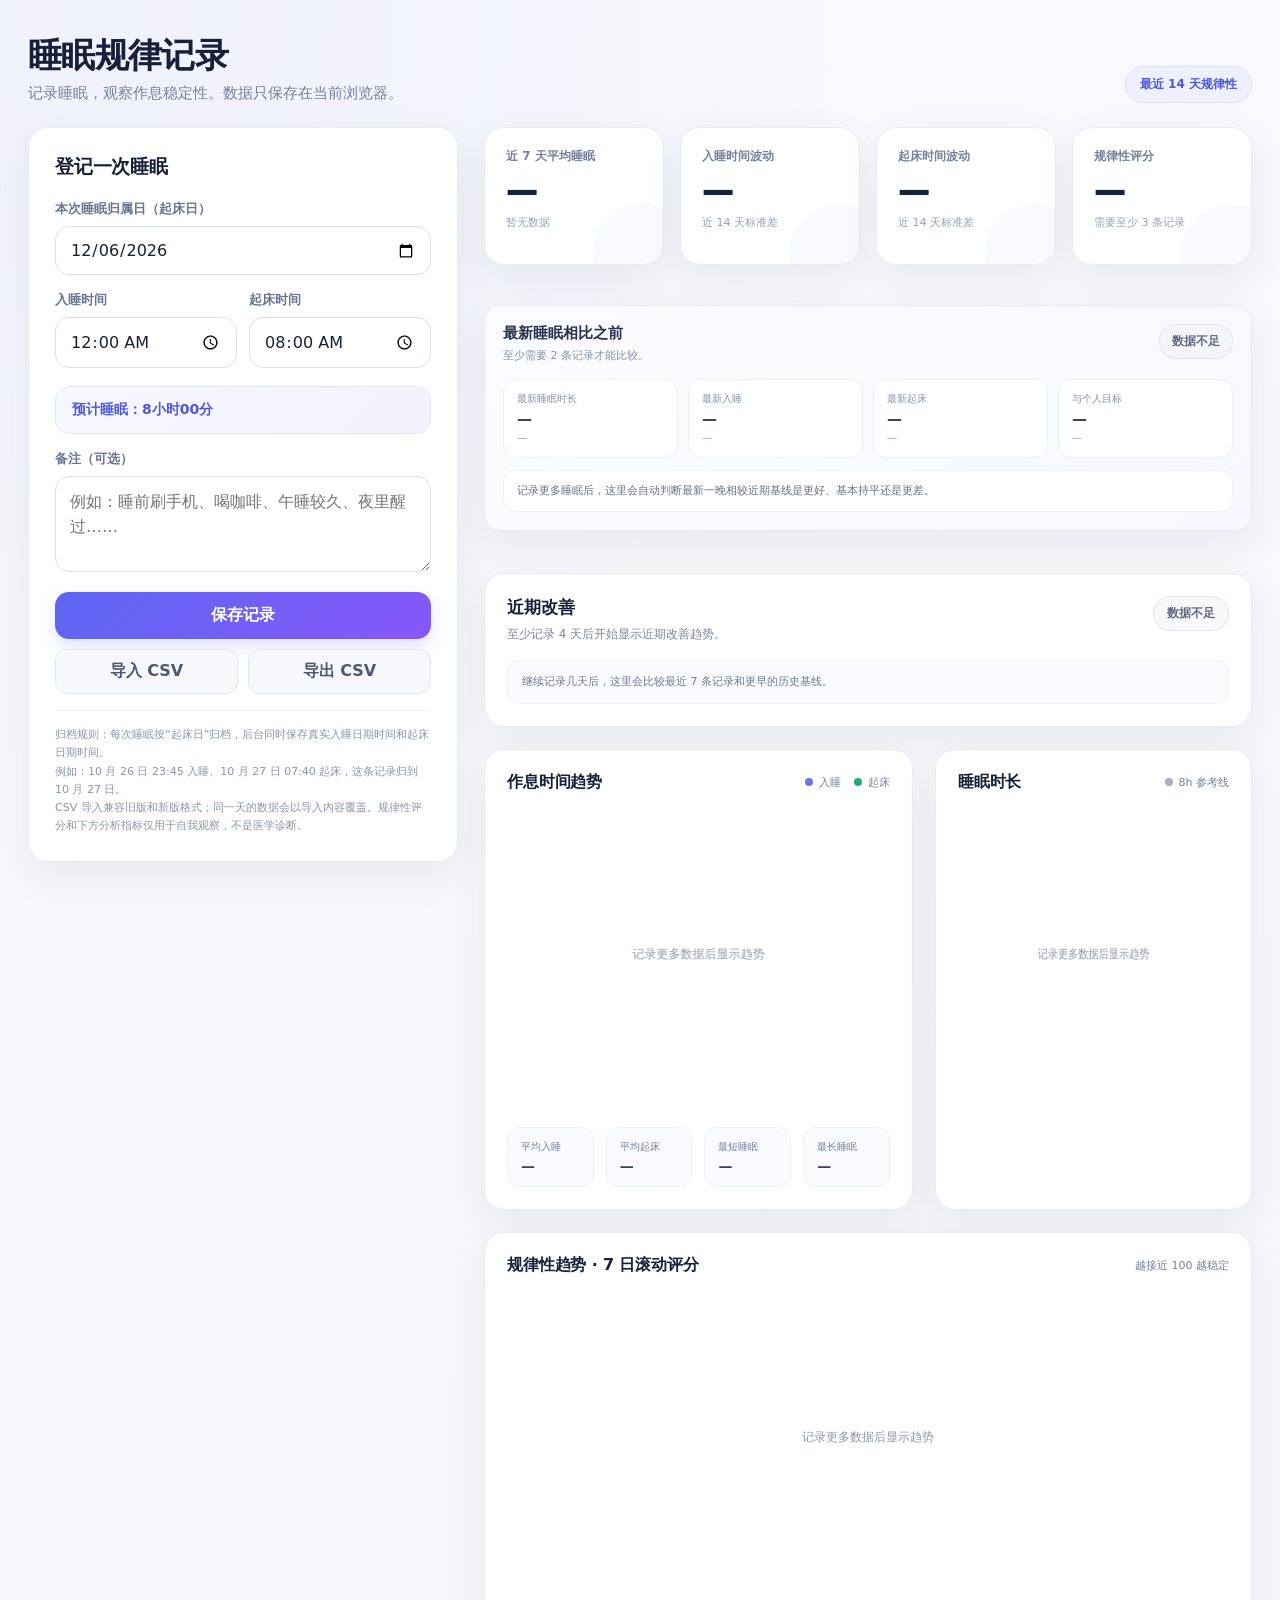
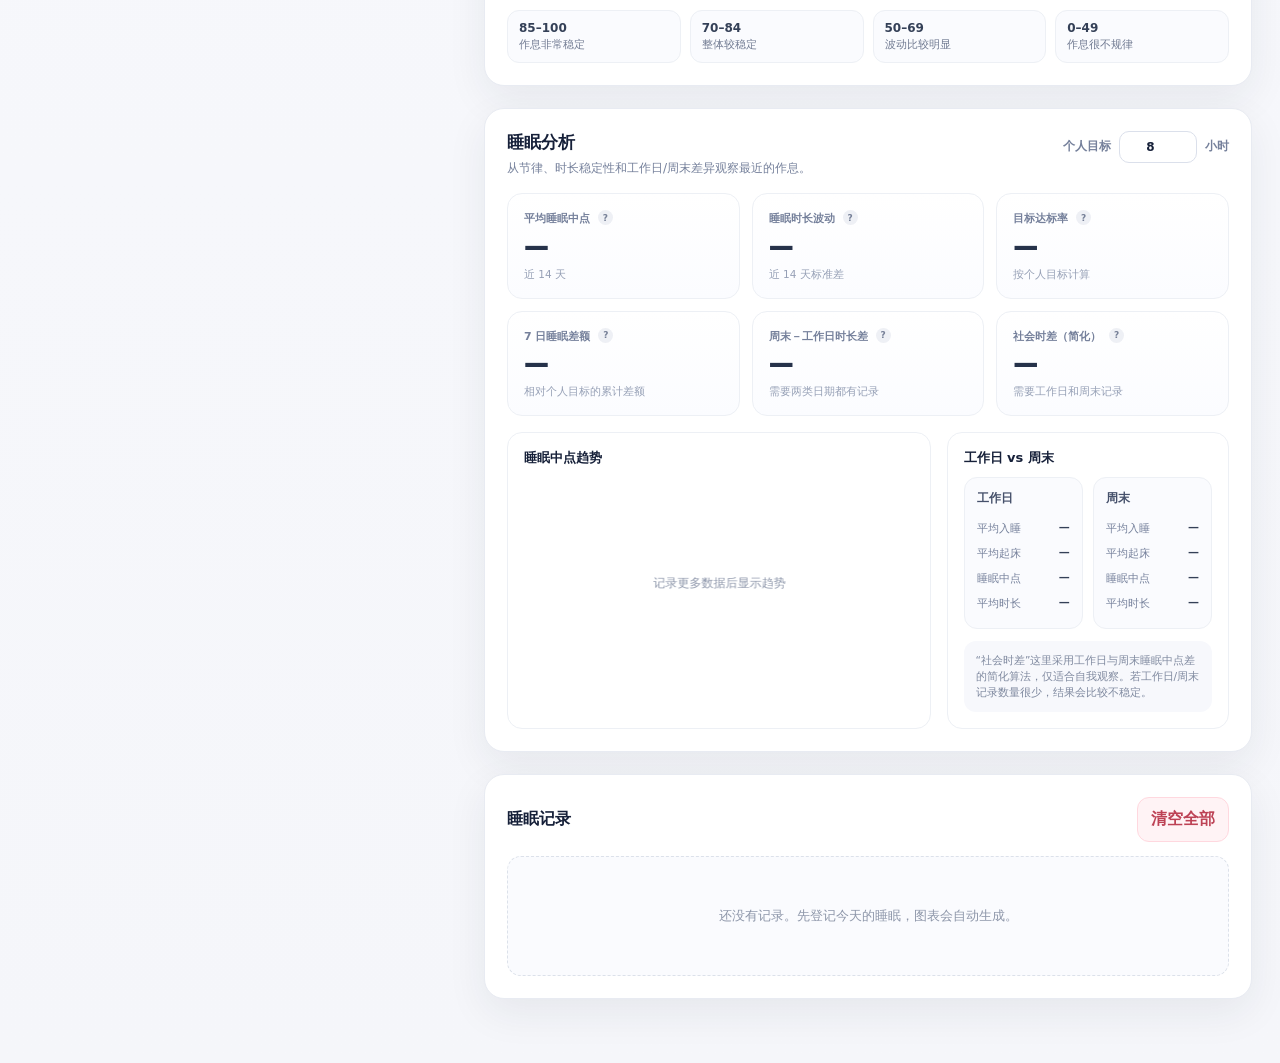
==== commit 7f249828: "Bump history script version after edit fix" ====
--- a/index.html
+++ b/index.html
@@ -5,16 +5,19 @@
   <meta name="viewport" content="width=device-width,initial-scale=1">
   <meta name="theme-color" content="#f6f7fb">
   <title>睡眠规律记录</title>
-  <link rel="stylesheet" href="./styles.css?v=20261010-2215">
-  <link rel="stylesheet" href="./analytics.css?v=20261010-2215">
-  <link rel="stylesheet" href="./comparison.css?v=20261010-2215">
-  <link rel="stylesheet" href="./history-pagination.css?v=20261010-2215">
-  <link rel="stylesheet" href="./improvement.css?v=20261010-2215">
+  <link rel="stylesheet" href="./styles.css?v=20261011-0826">
+  <link rel="stylesheet" href="./analytics.css?v=20261011-0826">
+  <link rel="stylesheet" href="./comparison.css?v=20261011-0826">
+  <link rel="stylesheet" href="./history-pagination.css?v=20261011-0826">
+  <link rel="stylesheet" href="./improvement.css?v=20261011-0826">
 </head>
 <body>
   <div class="page">
     <header class="header">
-      <div class="title-wrap"><h1>睡眠规律记录</h1><p>记录睡眠，观察作息稳定性。数据只保存在当前浏览器。</p></div>
+      <div class="title-wrap">
+        <h1>睡眠规律记录</h1>
+        <p>记录睡眠，观察作息稳定性。数据只保存在当前浏览器。</p>
+      </div>
       <div class="badge">最近 14 天规律性</div>
     </header>
 
@@ -23,11 +26,18 @@
         <h2 id="formTitle">登记一次睡眠</h2>
         <form id="sleepForm">
           <div class="field"><label for="date">本次睡眠归属日（起床日）</label><input id="date" type="date" required></div>
-          <div class="two-col"><div class="field"><label for="bed">入睡时间</label><input id="bed" type="time" value="00:00" required></div><div class="field"><label for="wake">起床时间</label><input id="wake" type="time" value="08:00" required></div></div>
+          <div class="two-col">
+            <div class="field"><label for="bed">入睡时间</label><input id="bed" type="time" value="00:00" required></div>
+            <div class="field"><label for="wake">起床时间</label><input id="wake" type="time" value="08:00" required></div>
+          </div>
           <div class="duration-box" id="durationPreview">预计睡眠：8小时00分</div>
           <div class="field"><label for="note">备注（可选）</label><textarea id="note" placeholder="例如：睡前刷手机、喝咖啡、午睡较久、夜里醒过……"></textarea></div>
           <button class="primary" type="submit" id="saveBtn">保存记录</button>
-          <div class="btn-row"><button class="ghost" type="button" id="cancelEdit" style="display:none">取消编辑</button><button class="ghost" type="button" id="importBtn">导入 CSV</button><button class="ghost" type="button" id="exportBtn">导出 CSV</button></div>
+          <div class="btn-row">
+            <button class="ghost" type="button" id="cancelEdit" style="display:none">取消编辑</button>
+            <button class="ghost" type="button" id="importBtn">导入 CSV</button>
+            <button class="ghost" type="button" id="exportBtn">导出 CSV</button>
+          </div>
           <input id="importFile" type="file" accept=".csv,text/csv" hidden>
           <div class="help">归档规则：每次睡眠按“起床日”归档，后台同时保存真实入睡日期时间和起床日期时间。<br>例如：10 月 26 日 23:45 入睡、10 月 27 日 07:40 起床，这条记录归到 10 月 27 日。<br>CSV 导入兼容旧版和新版格式；同一天的数据会以导入内容覆盖。规律性评分和下方分析指标仅用于自我观察，不是医学诊断。</div>
         </form>
@@ -52,12 +62,9 @@
           <div class="compare-reasons" id="compareReasons">记录更多睡眠后，这里会自动判断最新一晚相较近期基线是更好、基本持平还是更差。</div>
         </section>
 
-        <section class="card improvement" id="improvementSection">
-          <div class="improvement-head">
-            <div><h3>近期改善 · 最近 7 条 vs 历史</h3><p id="improvementSubtitle">比较最近一周和更早记录，判断你的作息是否正在改善。</p></div>
-            <div class="improvement-verdict" id="improvementVerdict">数据不足</div>
-          </div>
-          <div id="improvementBody"><div class="improvement-summary">记录更多数据后，这里会自动生成近期与历史的对比。</div></div>
+        <section class="card improvement">
+          <div class="improvement-head"><div><h3>近期改善</h3><p id="improvementSubtitle">最近 7 条记录与更早历史基线进行比较。</p></div><div class="improvement-verdict" id="improvementVerdict">数据不足</div></div>
+          <div id="improvementBody"></div>
         </section>
 
         <section class="charts">
@@ -77,18 +84,24 @@
             <div class="analysis-metric"><div class="m-label">周末－工作日时长差 <span class="metric-help" title="周六、周日与周一至周五的平均睡眠时长差。">?</span></div><div class="m-value" id="weekendDurationDiff">—</div><div class="m-note" id="weekendDurationNote">需要两类日期都有记录</div></div>
             <div class="analysis-metric"><div class="m-label">社会时差（简化） <span class="metric-help" title="这里用周末与工作日平均睡眠中点的绝对差值作简化估算。研究中还有更严格的校正算法。">?</span></div><div class="m-value" id="socialJetlag">—</div><div class="m-note" id="socialJetlagNote">需要工作日和周末记录</div></div>
           </div>
-          <div class="analysis-bottom"><div class="analysis-panel"><h4>睡眠中点趋势</h4><div class="midpoint-box"><canvas id="midpointChart"></canvas></div></div><div class="analysis-panel"><h4>工作日 vs 周末</h4><div class="compare-table"><div class="compare-col"><h5>工作日</h5><div class="compare-row"><span>平均入睡</span><b id="weekdayBed">—</b></div><div class="compare-row"><span>平均起床</span><b id="weekdayWake">—</b></div><div class="compare-row"><span>睡眠中点</span><b id="weekdayMid">—</b></div><div class="compare-row"><span>平均时长</span><b id="weekdayDuration">—</b></div></div><div class="compare-col"><h5>周末</h5><div class="compare-row"><span>平均入睡</span><b id="weekendBed">—</b></div><div class="compare-row"><span>平均起床</span><b id="weekendWake">—</b></div><div class="compare-row"><span>睡眠中点</span><b id="weekendMid">—</b></div><div class="compare-row"><span>平均时长</span><b id="weekendDuration">—</b></div></div></div><div class="analysis-note">“社会时差”这里采用工作日与周末睡眠中点差的简化算法，仅适合自我观察。若工作日/周末记录数量很少，结果会比较不稳定。</div></div></div>
+          <div class="analysis-bottom">
+            <div class="analysis-panel"><h4>睡眠中点趋势</h4><div class="midpoint-box"><canvas id="midpointChart"></canvas></div></div>
+            <div class="analysis-panel"><h4>工作日 vs 周末</h4><div class="compare-table"><div class="compare-col"><h5>工作日</h5><div class="compare-row"><span>平均入睡</span><b id="weekdayBed">—</b></div><div class="compare-row"><span>平均起床</span><b id="weekdayWake">—</b></div><div class="compare-row"><span>睡眠中点</span><b id="weekdayMid">—</b></div><div class="compare-row"><span>平均时长</span><b id="weekdayDuration">—</b></div></div><div class="compare-col"><h5>周末</h5><div class="compare-row"><span>平均入睡</span><b id="weekendBed">—</b></div><div class="compare-row"><span>平均起床</span><b id="weekendWake">—</b></div><div class="compare-row"><span>睡眠中点</span><b id="weekendMid">—</b></div><div class="compare-row"><span>平均时长</span><b id="weekendDuration">—</b></div></div></div><div class="analysis-note">“社会时差”这里采用工作日与周末睡眠中点差的简化算法，仅适合自我观察。若工作日/周末记录数量很少，结果会比较不稳定。</div></div>
+          </div>
         </section>
 
-        <section class="card history"><div class="history-head"><h3>睡眠记录</h3><button class="danger" id="clearBtn" type="button">清空全部</button></div><div id="historyBody"></div></section>
+        <section class="card history">
+          <div class="history-head"><h3>睡眠记录</h3><button class="danger" id="clearBtn" type="button">清空全部</button></div>
+          <div id="historyBody"></div>
+        </section>
       </main>
     </div>
   </div>
 
   <div class="toast" id="toast"></div>
-  <script src="./app.js?v=20261010-2215"></script>
-  <script src="./comparison.js?v=20261010-2215"></script>
-  <script src="./improvement.js?v=20261010-2215"></script>
-  <script src="./history-pagination.js?v=20261010-2215"></script>
+  <script src="./app.js?v=20261011-0826"></script>
+  <script src="./comparison.js?v=20261011-0826"></script>
+  <script src="./improvement.js?v=20261011-0826"></script>
+  <script src="./history-pagination.js?v=20261011-0826"></script>
 </body>
 </html>
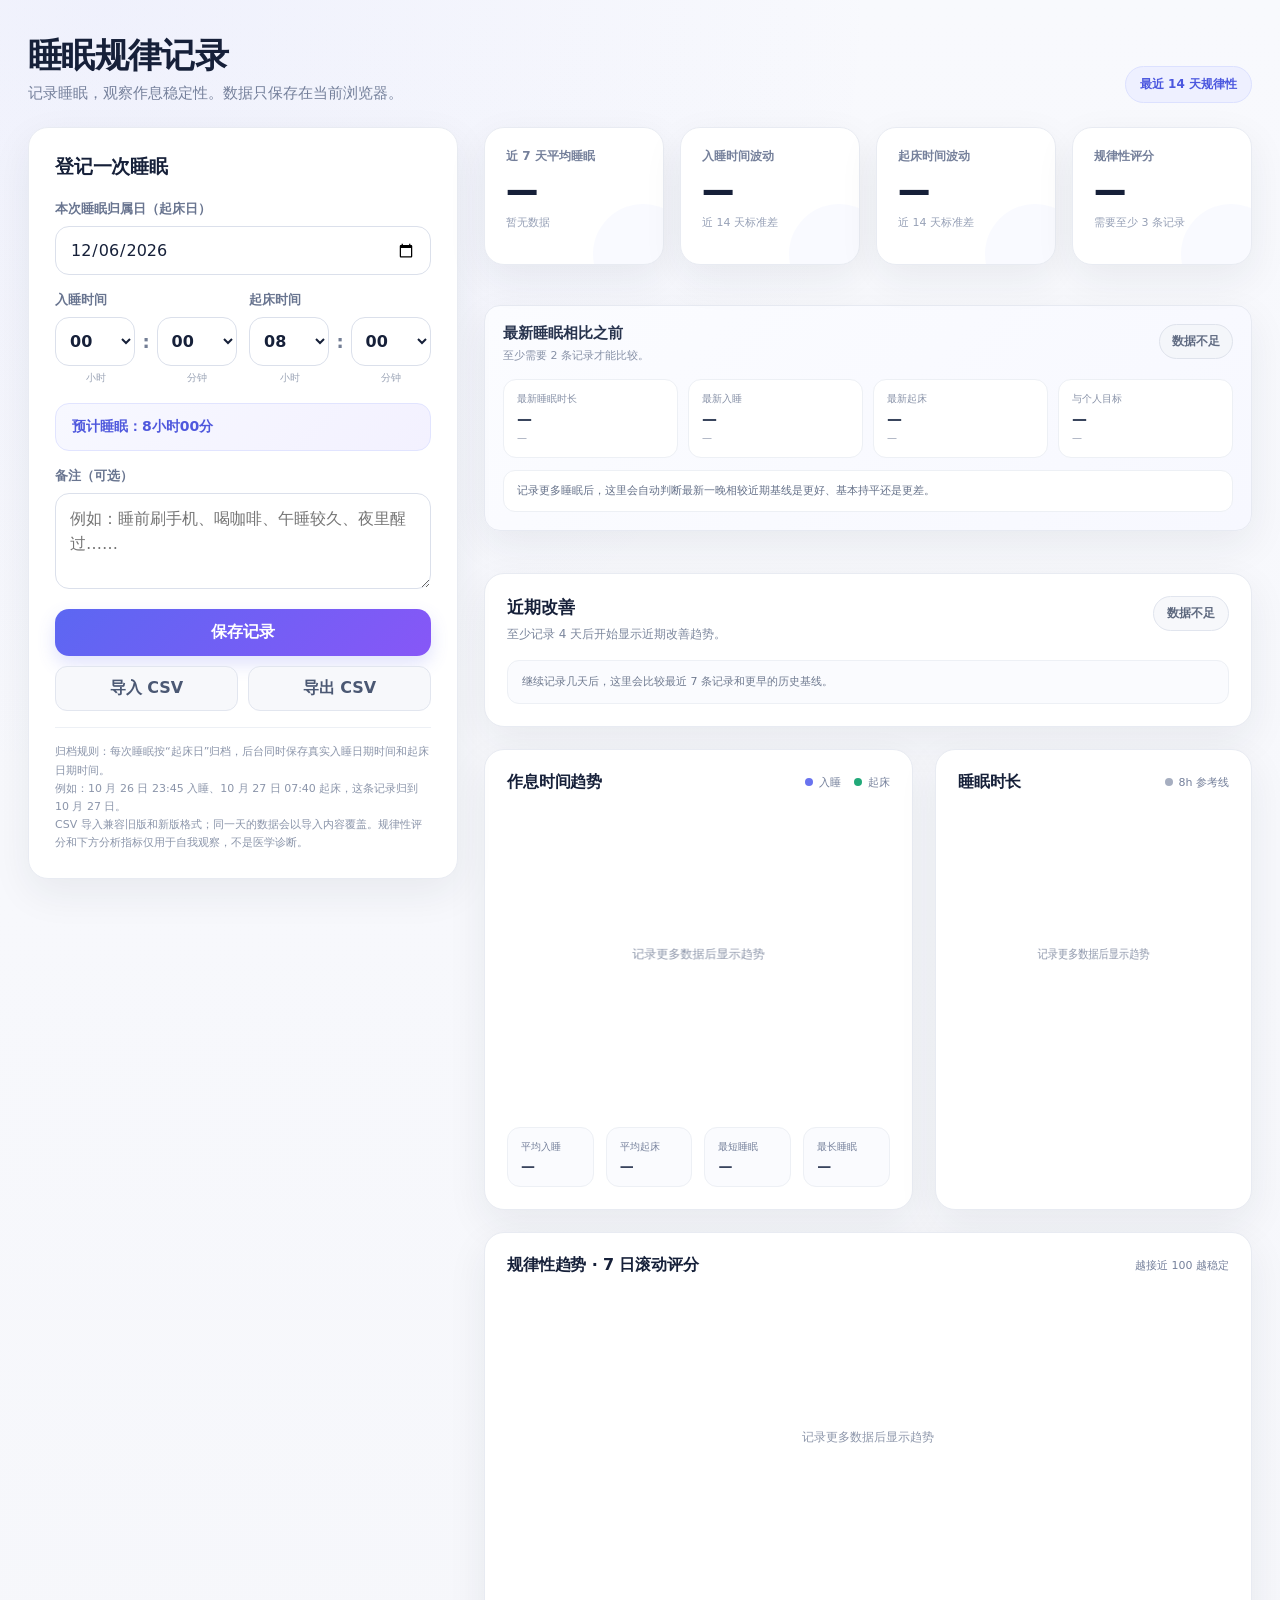
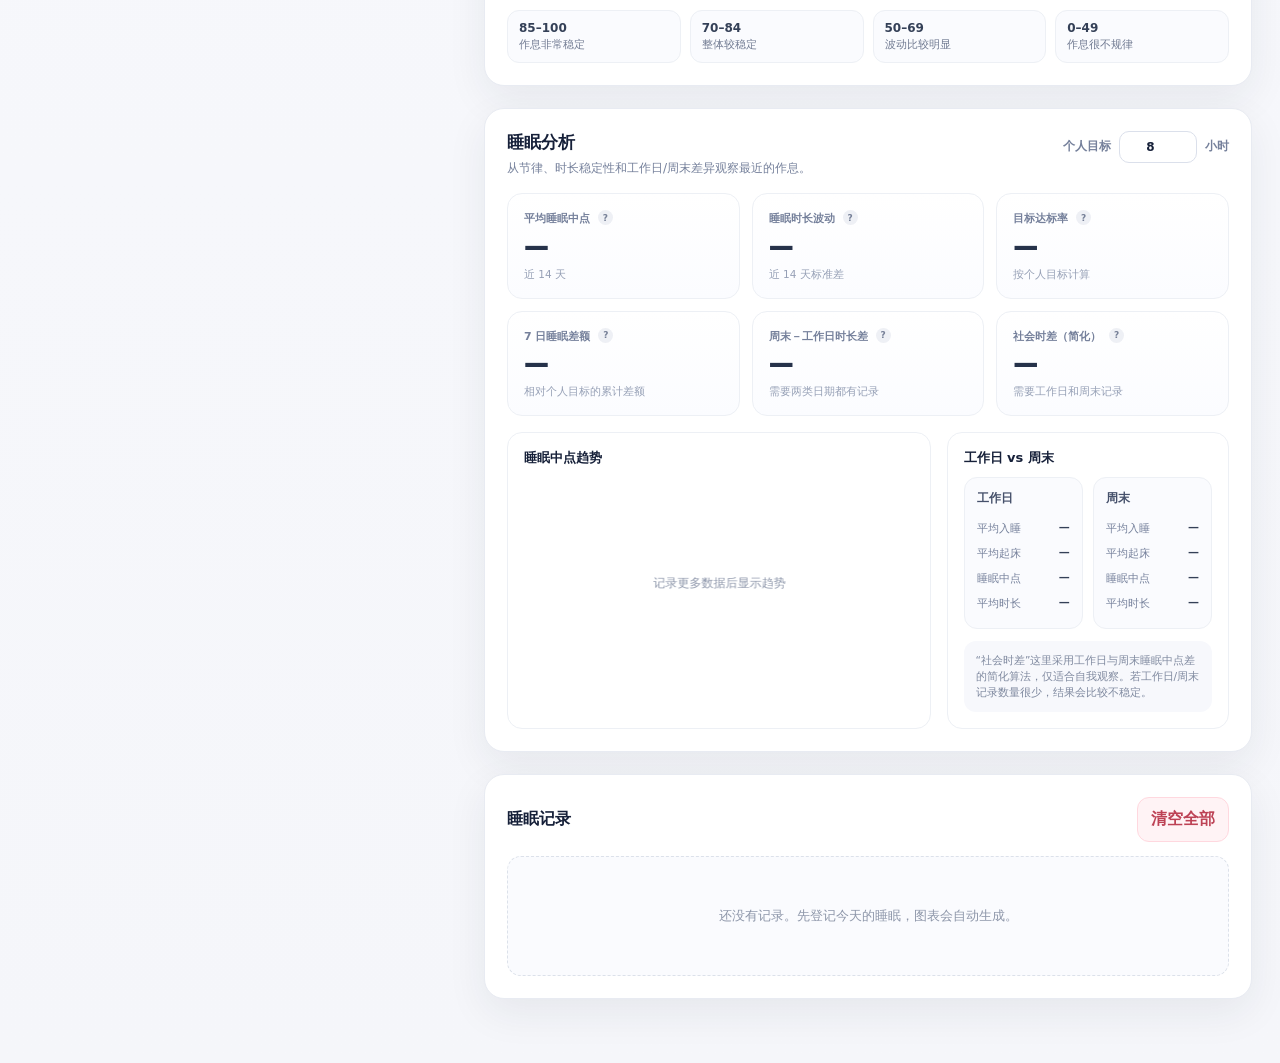
==== commit 81546935: "Replace native time inputs with reliable dropdown pickers" ====
--- a/index.html
+++ b/index.html
@@ -5,11 +5,12 @@
   <meta name="viewport" content="width=device-width,initial-scale=1">
   <meta name="theme-color" content="#f6f7fb">
   <title>睡眠规律记录</title>
-  <link rel="stylesheet" href="./styles.css?v=20261011-0826">
-  <link rel="stylesheet" href="./analytics.css?v=20261011-0826">
-  <link rel="stylesheet" href="./comparison.css?v=20261011-0826">
-  <link rel="stylesheet" href="./history-pagination.css?v=20261011-0826">
-  <link rel="stylesheet" href="./improvement.css?v=20261011-0826">
+  <link rel="stylesheet" href="./styles.css?v=20261011-0840">
+  <link rel="stylesheet" href="./analytics.css?v=20261011-0840">
+  <link rel="stylesheet" href="./comparison.css?v=20261011-0840">
+  <link rel="stylesheet" href="./history-pagination.css?v=20261011-0840">
+  <link rel="stylesheet" href="./improvement.css?v=20261011-0840">
+  <link rel="stylesheet" href="./time-controls.css?v=20261011-0840">
 </head>
 <body>
   <div class="page">
@@ -27,8 +28,16 @@
         <form id="sleepForm">
           <div class="field"><label for="date">本次睡眠归属日（起床日）</label><input id="date" type="date" required></div>
           <div class="two-col">
-            <div class="field"><label for="bed">入睡时间</label><input id="bed" type="time" value="00:00" required></div>
-            <div class="field"><label for="wake">起床时间</label><input id="wake" type="time" value="08:00" required></div>
+            <div class="field">
+              <label>入睡时间</label>
+              <input id="bed" type="hidden" value="00:00">
+              <div id="bedPicker"></div>
+            </div>
+            <div class="field">
+              <label>起床时间</label>
+              <input id="wake" type="hidden" value="08:00">
+              <div id="wakePicker"></div>
+            </div>
           </div>
           <div class="duration-box" id="durationPreview">预计睡眠：8小时00分</div>
           <div class="field"><label for="note">备注（可选）</label><textarea id="note" placeholder="例如：睡前刷手机、喝咖啡、午睡较久、夜里醒过……"></textarea></div>
@@ -99,9 +108,10 @@
   </div>
 
   <div class="toast" id="toast"></div>
-  <script src="./app.js?v=20261011-0826"></script>
-  <script src="./comparison.js?v=20261011-0826"></script>
-  <script src="./improvement.js?v=20261011-0826"></script>
-  <script src="./history-pagination.js?v=20261011-0826"></script>
+  <script src="./app.js?v=20261011-0840"></script>
+  <script src="./time-controls.js?v=20261011-0840"></script>
+  <script src="./comparison.js?v=20261011-0840"></script>
+  <script src="./improvement.js?v=20261011-0840"></script>
+  <script src="./history-pagination.js?v=20261011-0840"></script>
 </body>
 </html>
--- a/time-controls.css
+++ b/time-controls.css
@@ -0,0 +1 @@
+.time-select{display:grid;grid-template-columns:minmax(0,1fr) auto minmax(0,1fr);align-items:center;gap:7px;width:100%}.time-select select{width:100%;min-width:0;border:1px solid #dbe0eb;border-radius:14px;padding:13px 10px;background:#fff;color:#162039;font:inherit;font-weight:700;outline:none;cursor:pointer;appearance:auto}.time-select select:focus{border-color:#aeb5ff;box-shadow:0 0 0 4px rgba(92,103,242,.09)}.time-colon{font-size:18px;font-weight:900;color:#737e95;line-height:1}.time-caption{display:flex;justify-content:space-between;gap:8px;margin-top:5px;padding:0 4px;color:#9aa3b5;font-size:10px}.time-caption span{flex:1;text-align:center}.time-caption span:nth-child(2){flex:0 0 12px;color:transparent}@media(max-width:560px){.time-select{gap:5px}.time-select select{padding:12px 8px}}
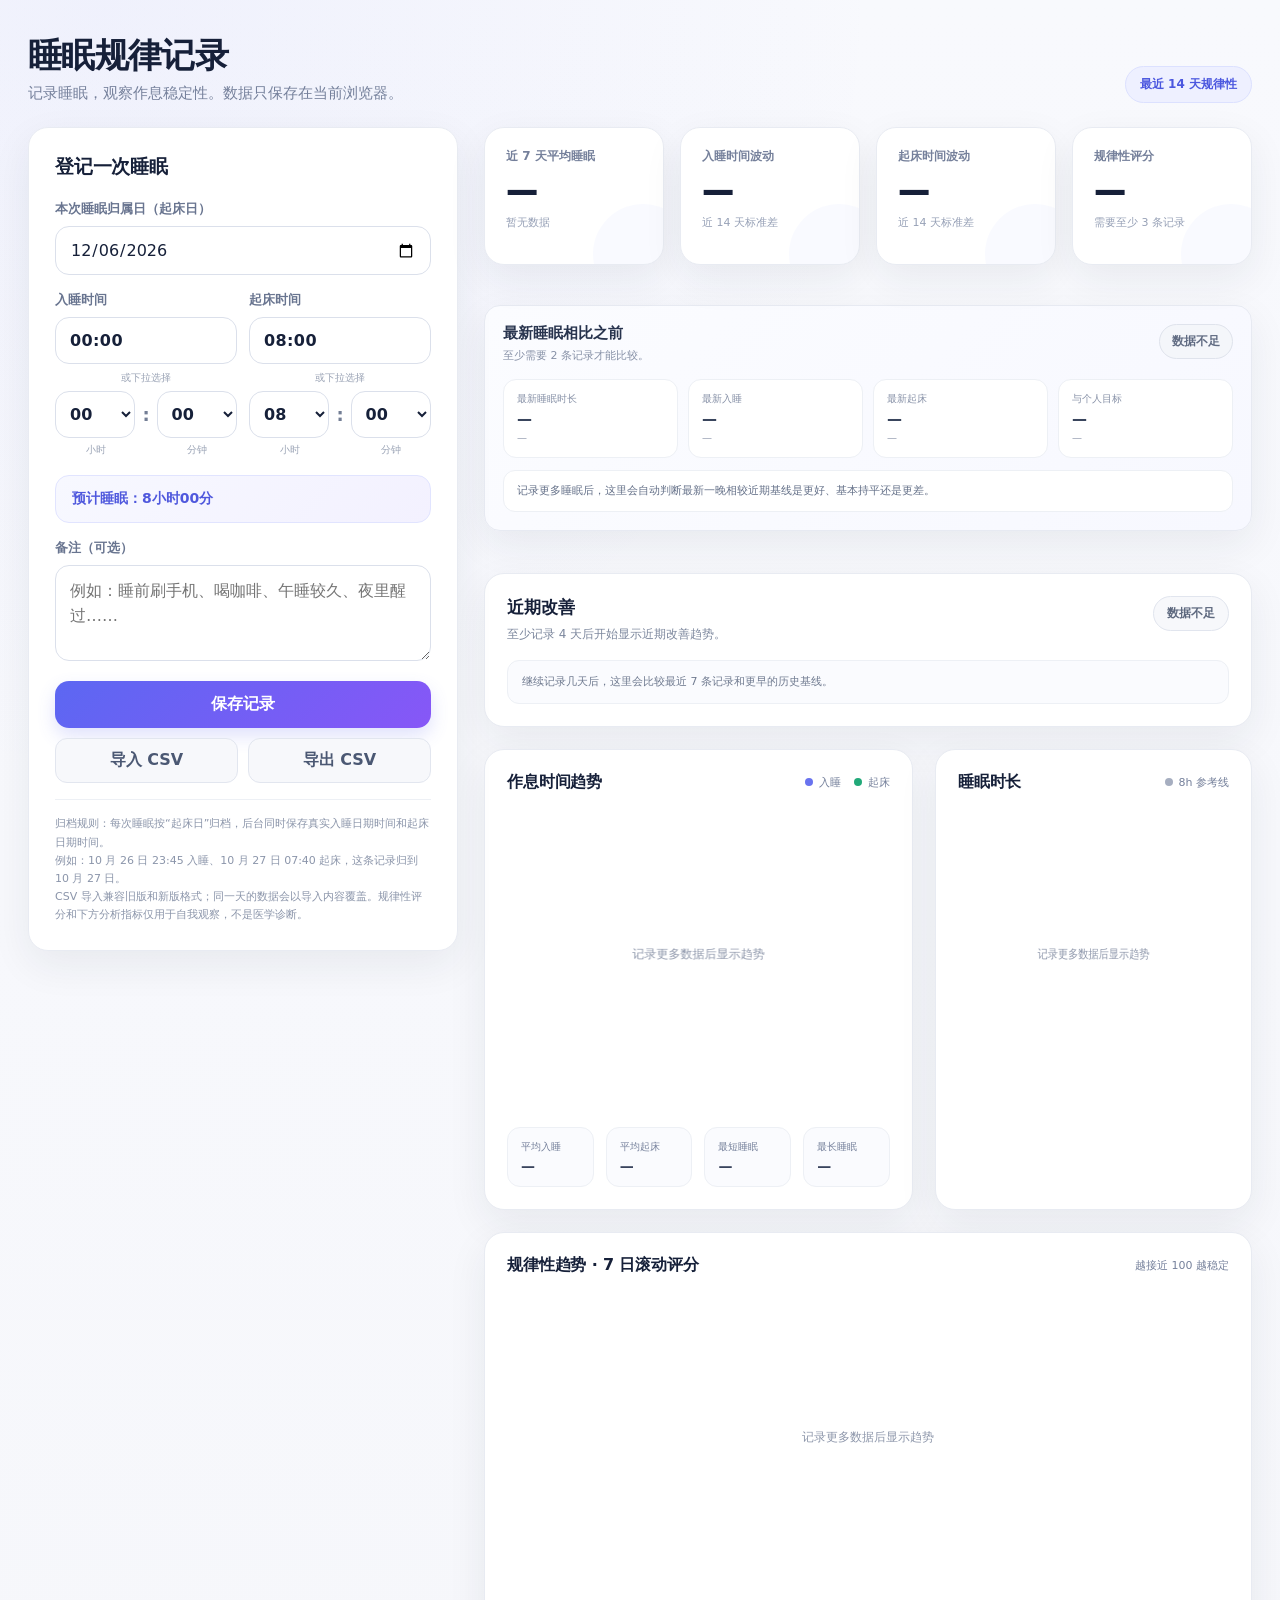
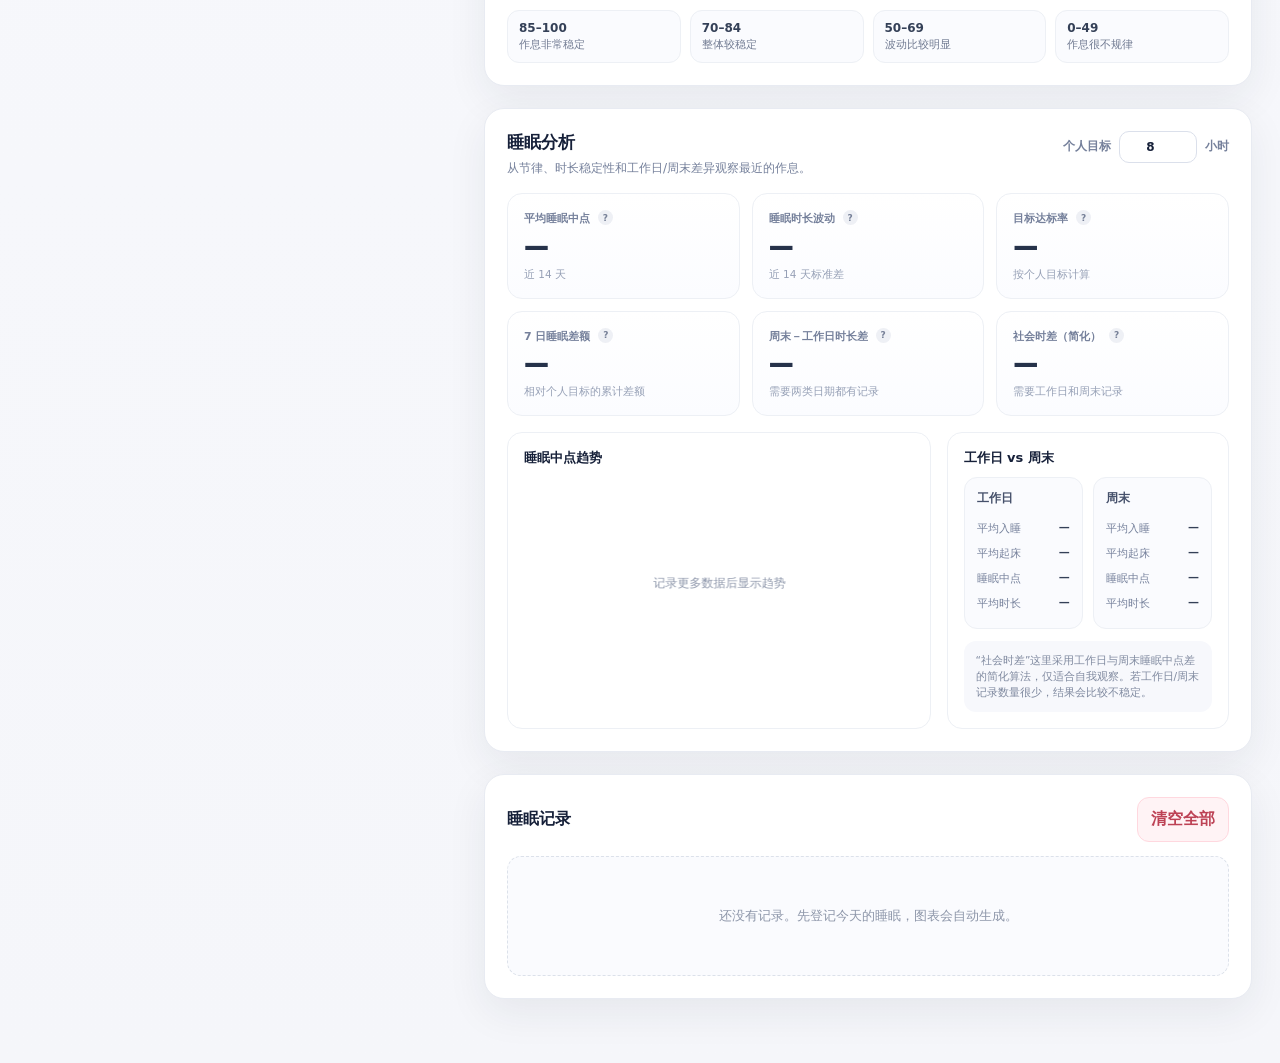
==== commit 825a14f9: "Bump time control assets for direct entry" ====
--- a/index.html
+++ b/index.html
@@ -5,12 +5,12 @@
   <meta name="viewport" content="width=device-width,initial-scale=1">
   <meta name="theme-color" content="#f6f7fb">
   <title>睡眠规律记录</title>
-  <link rel="stylesheet" href="./styles.css?v=20261011-0840">
-  <link rel="stylesheet" href="./analytics.css?v=20261011-0840">
-  <link rel="stylesheet" href="./comparison.css?v=20261011-0840">
-  <link rel="stylesheet" href="./history-pagination.css?v=20261011-0840">
-  <link rel="stylesheet" href="./improvement.css?v=20261011-0840">
-  <link rel="stylesheet" href="./time-controls.css?v=20261011-0840">
+  <link rel="stylesheet" href="./styles.css?v=20261011-0850">
+  <link rel="stylesheet" href="./analytics.css?v=20261011-0850">
+  <link rel="stylesheet" href="./comparison.css?v=20261011-0850">
+  <link rel="stylesheet" href="./history-pagination.css?v=20261011-0850">
+  <link rel="stylesheet" href="./improvement.css?v=20261011-0850">
+  <link rel="stylesheet" href="./time-controls.css?v=20261011-0850">
 </head>
 <body>
   <div class="page">
@@ -108,10 +108,10 @@
   </div>
 
   <div class="toast" id="toast"></div>
-  <script src="./app.js?v=20261011-0840"></script>
-  <script src="./time-controls.js?v=20261011-0840"></script>
-  <script src="./comparison.js?v=20261011-0840"></script>
-  <script src="./improvement.js?v=20261011-0840"></script>
-  <script src="./history-pagination.js?v=20261011-0840"></script>
+  <script src="./app.js?v=20261011-0850"></script>
+  <script src="./time-controls.js?v=20261011-0850"></script>
+  <script src="./comparison.js?v=20261011-0850"></script>
+  <script src="./improvement.js?v=20261011-0850"></script>
+  <script src="./history-pagination.js?v=20261011-0850"></script>
 </body>
 </html>
--- a/time-controls.css
+++ b/time-controls.css
@@ -1 +1 @@
-.time-select{display:grid;grid-template-columns:minmax(0,1fr) auto minmax(0,1fr);align-items:center;gap:7px;width:100%}.time-select select{width:100%;min-width:0;border:1px solid #dbe0eb;border-radius:14px;padding:13px 10px;background:#fff;color:#162039;font:inherit;font-weight:700;outline:none;cursor:pointer;appearance:auto}.time-select select:focus{border-color:#aeb5ff;box-shadow:0 0 0 4px rgba(92,103,242,.09)}.time-colon{font-size:18px;font-weight:900;color:#737e95;line-height:1}.time-caption{display:flex;justify-content:space-between;gap:8px;margin-top:5px;padding:0 4px;color:#9aa3b5;font-size:10px}.time-caption span{flex:1;text-align:center}.time-caption span:nth-child(2){flex:0 0 12px;color:transparent}@media(max-width:560px){.time-select{gap:5px}.time-select select{padding:12px 8px}}+.time-direct-wrap{width:100%}.time-direct{width:100%;border:1px solid #dbe0eb;border-radius:14px;padding:13px 14px;background:#fff;color:#162039;font:inherit;font-weight:800;letter-spacing:.4px;outline:none}.time-direct:focus{border-color:#aeb5ff;box-shadow:0 0 0 4px rgba(92,103,242,.09)}.time-direct.invalid{border-color:#e36b78;box-shadow:0 0 0 4px rgba(217,83,102,.08)}.time-or{margin:7px 0 6px;text-align:center;color:#9aa3b5;font-size:10px}.time-select{display:grid;grid-template-columns:minmax(0,1fr) auto minmax(0,1fr);align-items:center;gap:7px;width:100%}.time-select select{width:100%;min-width:0;border:1px solid #dbe0eb;border-radius:14px;padding:12px 10px;background:#fff;color:#162039;font:inherit;font-weight:700;outline:none;cursor:pointer;appearance:auto}.time-select select:focus{border-color:#aeb5ff;box-shadow:0 0 0 4px rgba(92,103,242,.09)}.time-colon{font-size:18px;font-weight:900;color:#737e95;line-height:1}.time-caption{display:flex;justify-content:space-between;gap:8px;margin-top:5px;padding:0 4px;color:#9aa3b5;font-size:10px}.time-caption span{flex:1;text-align:center}.time-caption span:nth-child(2){flex:0 0 12px;color:transparent}@media(max-width:560px){.time-direct{padding:12px}.time-select{gap:5px}.time-select select{padding:11px 8px}}
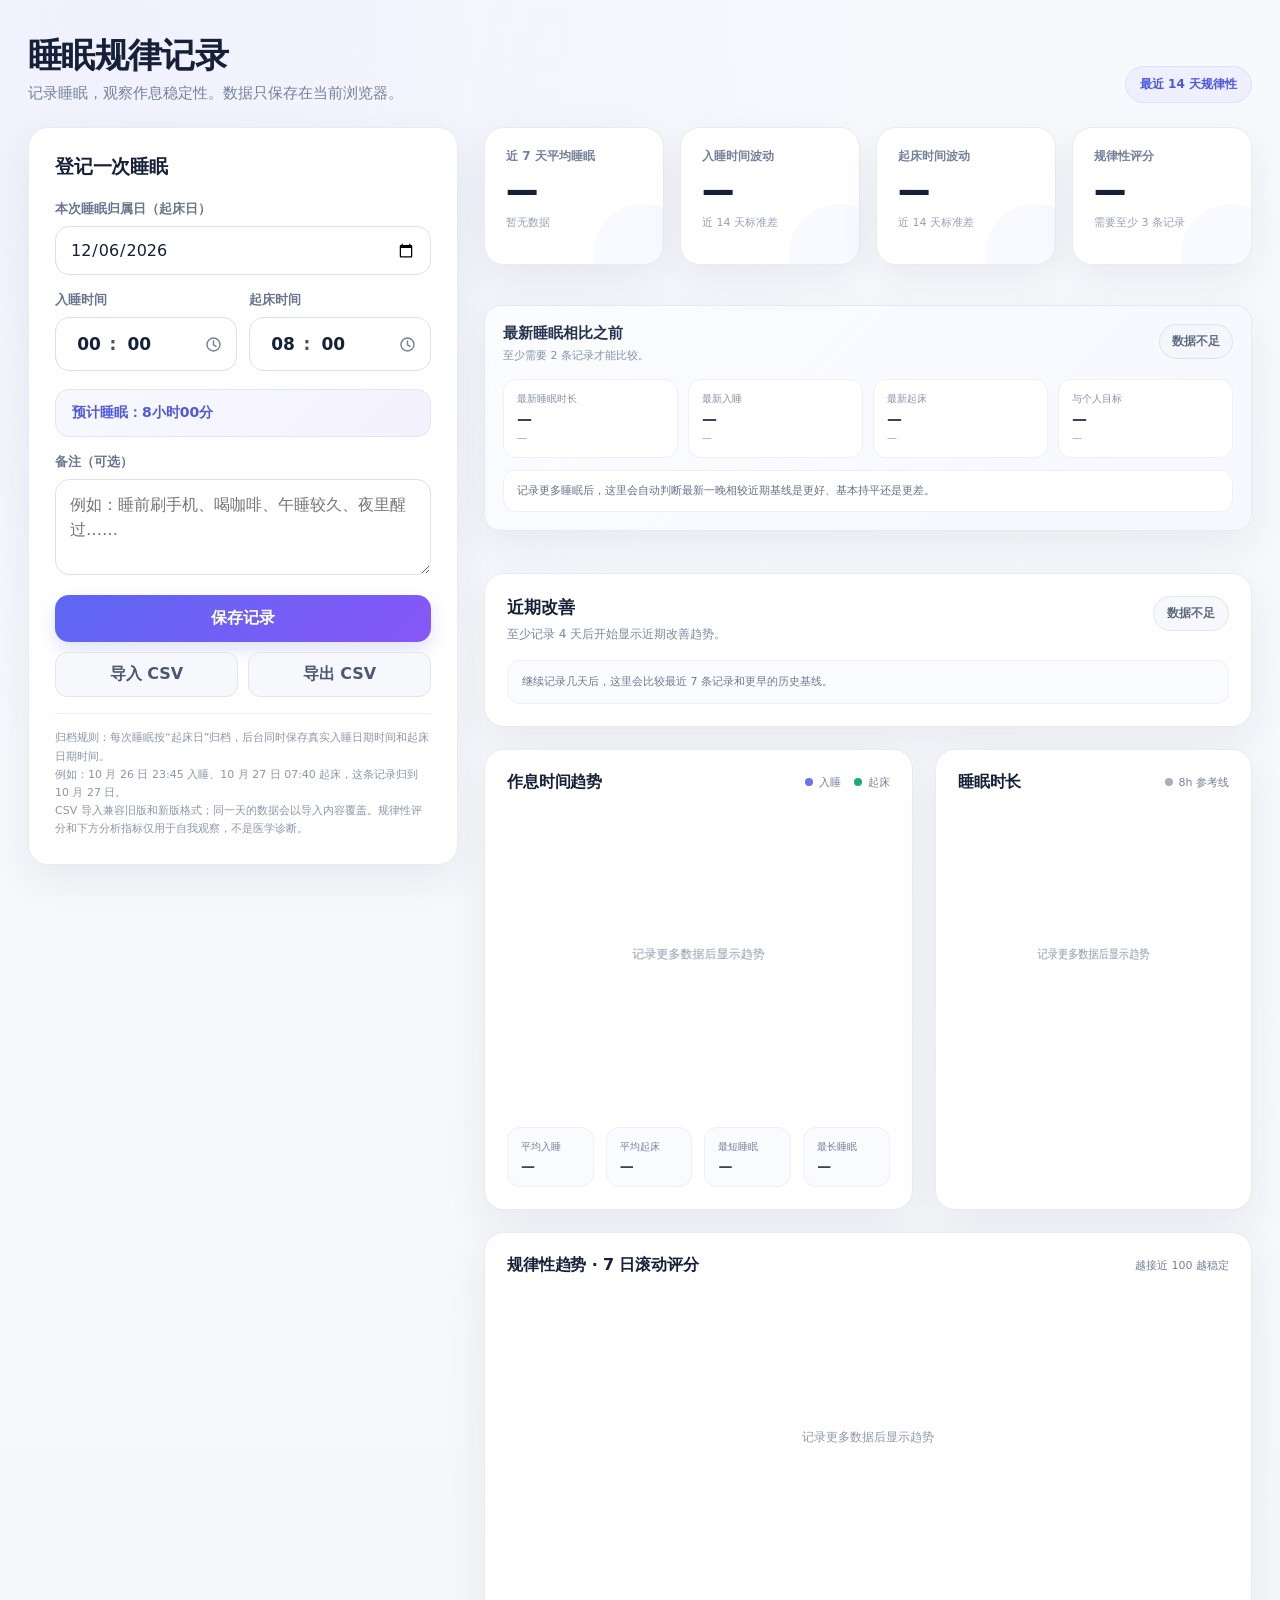
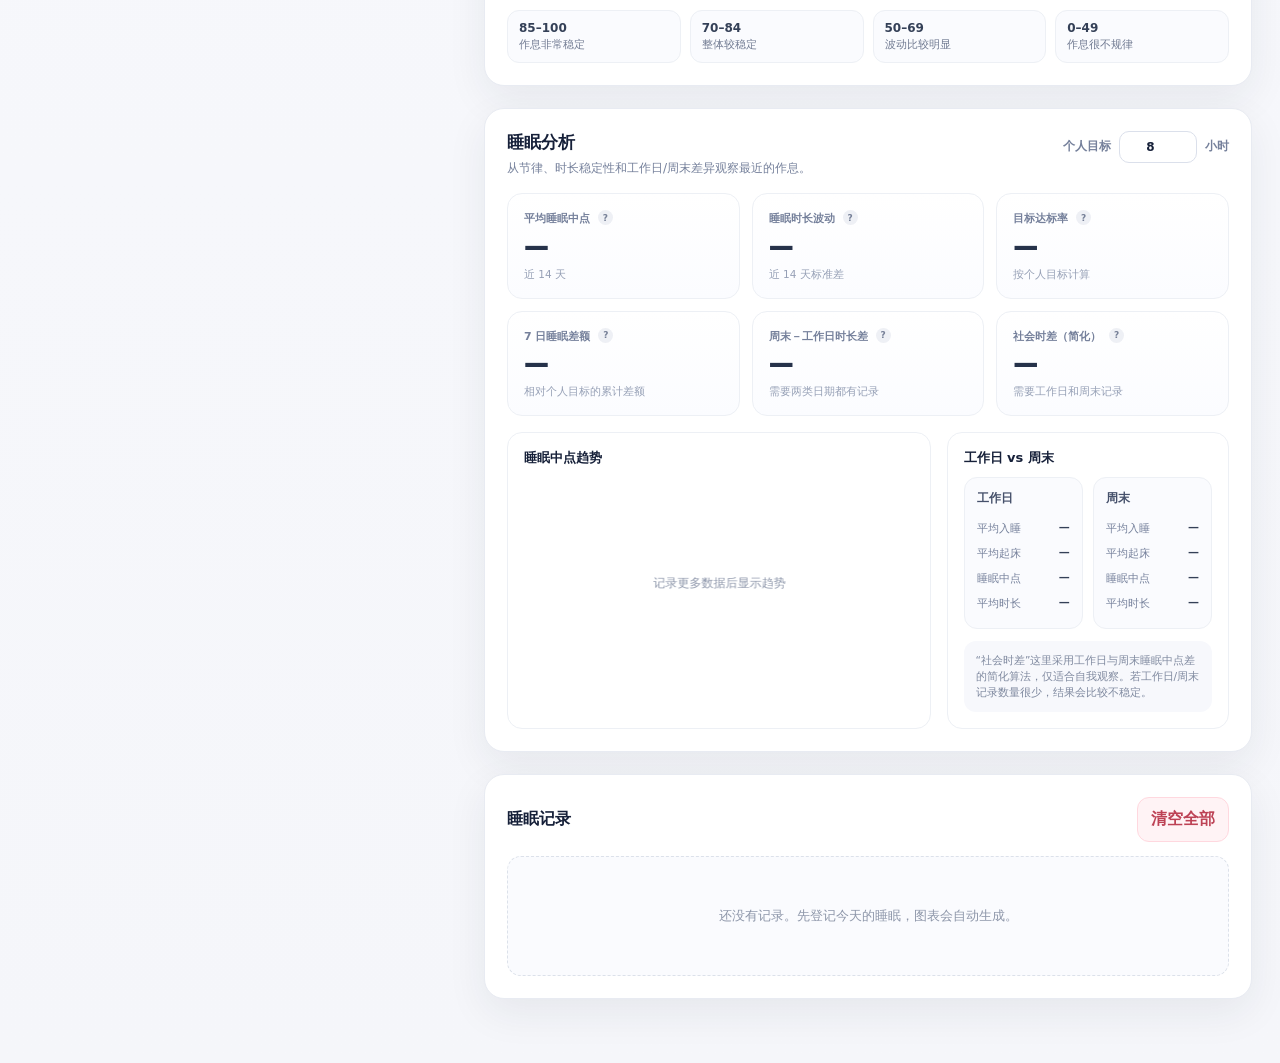
==== commit e9dc4b4d: "Refresh time input assets" ====
--- a/index.html
+++ b/index.html
@@ -5,12 +5,12 @@
   <meta name="viewport" content="width=device-width,initial-scale=1">
   <meta name="theme-color" content="#f6f7fb">
   <title>睡眠规律记录</title>
-  <link rel="stylesheet" href="./styles.css?v=20261011-0850">
-  <link rel="stylesheet" href="./analytics.css?v=20261011-0850">
-  <link rel="stylesheet" href="./comparison.css?v=20261011-0850">
-  <link rel="stylesheet" href="./history-pagination.css?v=20261011-0850">
-  <link rel="stylesheet" href="./improvement.css?v=20261011-0850">
-  <link rel="stylesheet" href="./time-controls.css?v=20261011-0850">
+  <link rel="stylesheet" href="./styles.css?v=20261012-1124">
+  <link rel="stylesheet" href="./analytics.css?v=20261012-1124">
+  <link rel="stylesheet" href="./comparison.css?v=20261012-1124">
+  <link rel="stylesheet" href="./history-pagination.css?v=20261012-1124">
+  <link rel="stylesheet" href="./improvement.css?v=20261012-1124">
+  <link rel="stylesheet" href="./time-controls.css?v=20261012-1124">
 </head>
 <body>
   <div class="page">
@@ -108,10 +108,10 @@
   </div>
 
   <div class="toast" id="toast"></div>
-  <script src="./app.js?v=20261011-0850"></script>
-  <script src="./time-controls.js?v=20261011-0850"></script>
-  <script src="./comparison.js?v=20261011-0850"></script>
-  <script src="./improvement.js?v=20261011-0850"></script>
-  <script src="./history-pagination.js?v=20261011-0850"></script>
+  <script src="./app.js?v=20261012-1124"></script>
+  <script src="./time-controls.js?v=20261012-1124"></script>
+  <script src="./comparison.js?v=20261012-1124"></script>
+  <script src="./improvement.js?v=20261012-1124"></script>
+  <script src="./history-pagination.js?v=20261012-1124"></script>
 </body>
 </html>
--- a/time-controls.css
+++ b/time-controls.css
@@ -1 +1 @@
-.time-direct-wrap{width:100%}.time-direct{width:100%;border:1px solid #dbe0eb;border-radius:14px;padding:13px 14px;background:#fff;color:#162039;font:inherit;font-weight:800;letter-spacing:.4px;outline:none}.time-direct:focus{border-color:#aeb5ff;box-shadow:0 0 0 4px rgba(92,103,242,.09)}.time-direct.invalid{border-color:#e36b78;box-shadow:0 0 0 4px rgba(217,83,102,.08)}.time-or{margin:7px 0 6px;text-align:center;color:#9aa3b5;font-size:10px}.time-select{display:grid;grid-template-columns:minmax(0,1fr) auto minmax(0,1fr);align-items:center;gap:7px;width:100%}.time-select select{width:100%;min-width:0;border:1px solid #dbe0eb;border-radius:14px;padding:12px 10px;background:#fff;color:#162039;font:inherit;font-weight:700;outline:none;cursor:pointer;appearance:auto}.time-select select:focus{border-color:#aeb5ff;box-shadow:0 0 0 4px rgba(92,103,242,.09)}.time-colon{font-size:18px;font-weight:900;color:#737e95;line-height:1}.time-caption{display:flex;justify-content:space-between;gap:8px;margin-top:5px;padding:0 4px;color:#9aa3b5;font-size:10px}.time-caption span{flex:1;text-align:center}.time-caption span:nth-child(2){flex:0 0 12px;color:transparent}@media(max-width:560px){.time-direct{padding:12px}.time-select{gap:5px}.time-select select{padding:11px 8px}}+.time-segmented{display:grid;grid-template-columns:2.35em auto 2.35em 1fr auto;align-items:center;gap:3px;width:100%;min-height:54px;padding:0 13px;border:1px solid #dbe0eb;border-radius:14px;background:#fff;transition:border-color .16s ease,box-shadow .16s ease}.time-segmented.focused{border-color:#7dcc9e;box-shadow:0 0 0 4px rgba(38,169,116,.10)}.time-segmented.invalid{border-color:#e36b78;box-shadow:0 0 0 4px rgba(217,83,102,.08)}.time-part{width:2.35em!important;min-width:0!important;border:0!important;border-radius:5px!important;padding:4px 2px!important;background:transparent!important;color:#162039!important;font:inherit!important;font-size:17px!important;font-weight:750!important;line-height:1.2!important;text-align:center!important;letter-spacing:0!important;outline:none!important;box-shadow:none!important}.time-part:focus{background:#1677e8!important;color:#fff!important}.time-part::selection{background:transparent;color:inherit}.time-part:focus::selection{background:transparent;color:#fff}.time-separator{font-size:17px;font-weight:750;color:#44506a;line-height:1}.time-clock{grid-column:5;width:20px;height:20px;display:grid;place-items:center;color:#748096;margin-left:5px}.time-clock svg{width:19px;height:19px;fill:none;stroke:currentColor;stroke-width:1.8;stroke-linecap:round;stroke-linejoin:round}@media(max-width:560px){.time-segmented{min-height:50px;padding:0 11px}.time-part{font-size:16px!important}}
